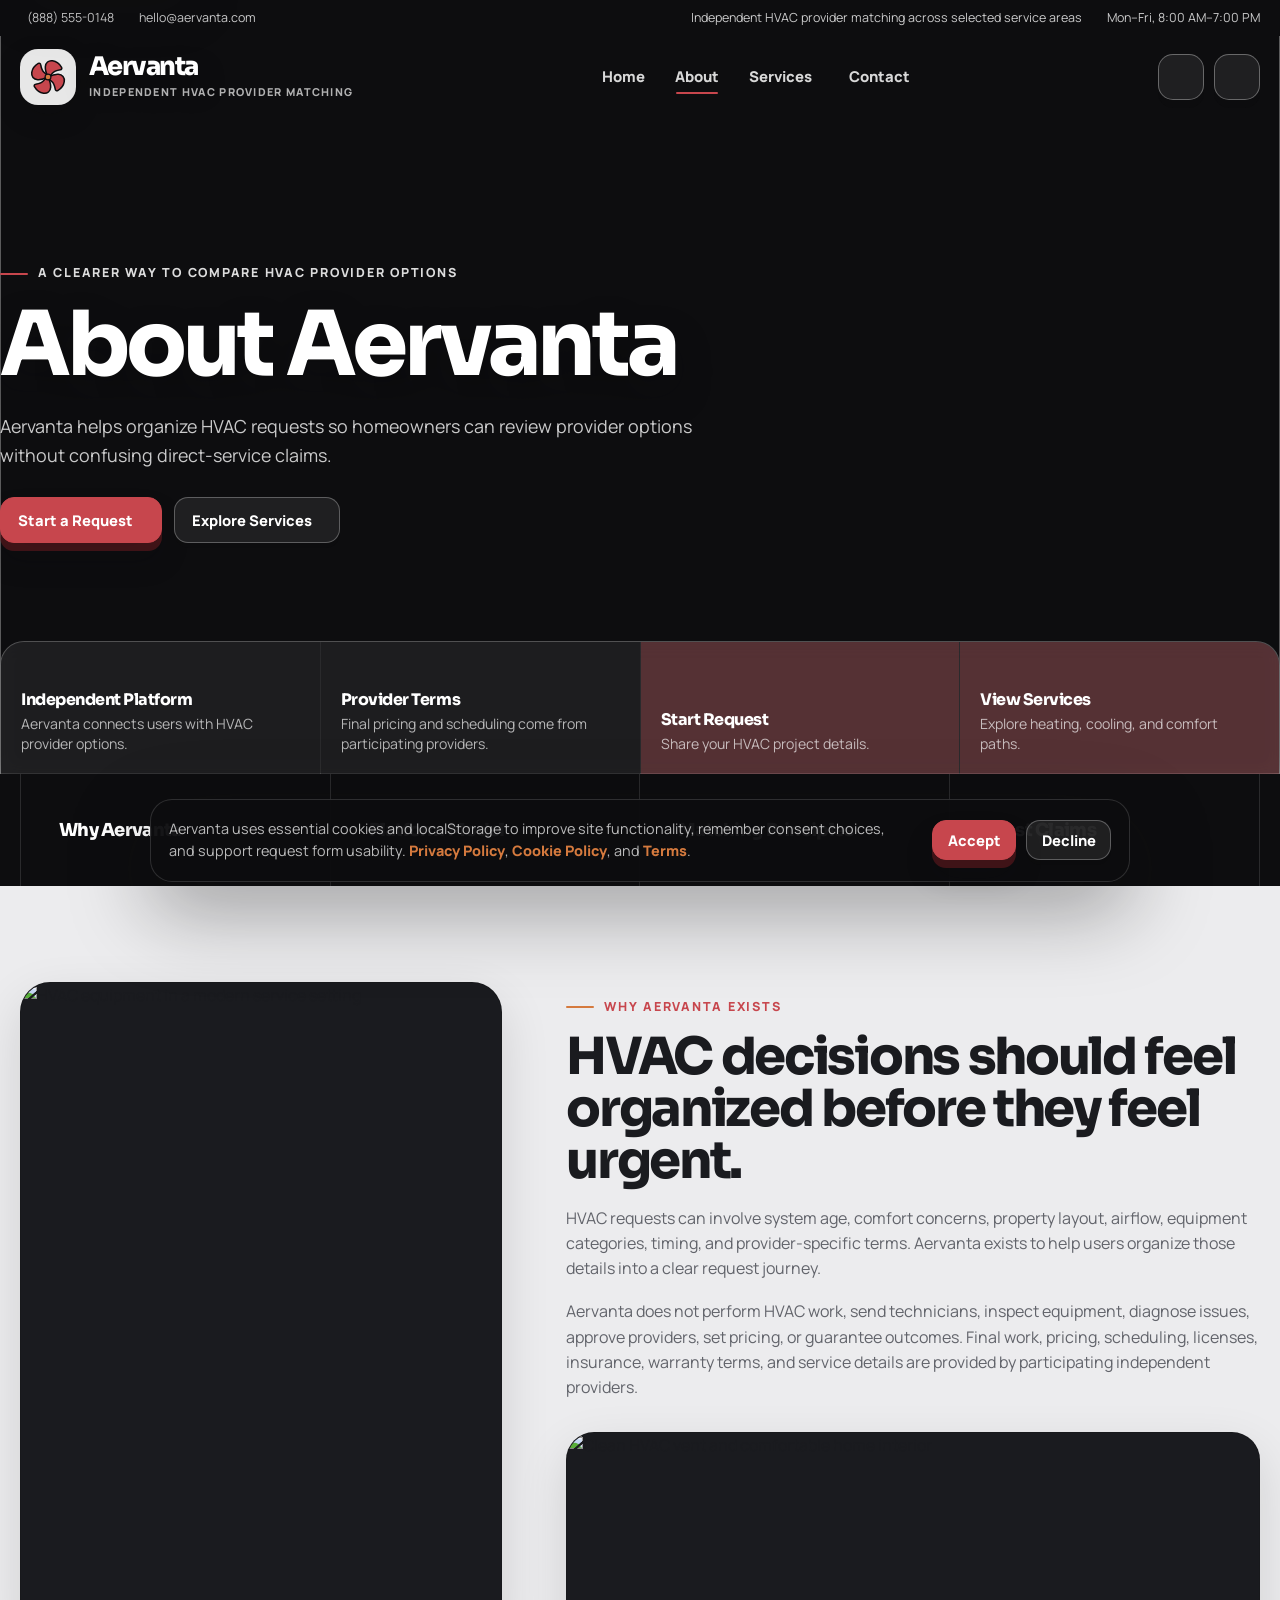
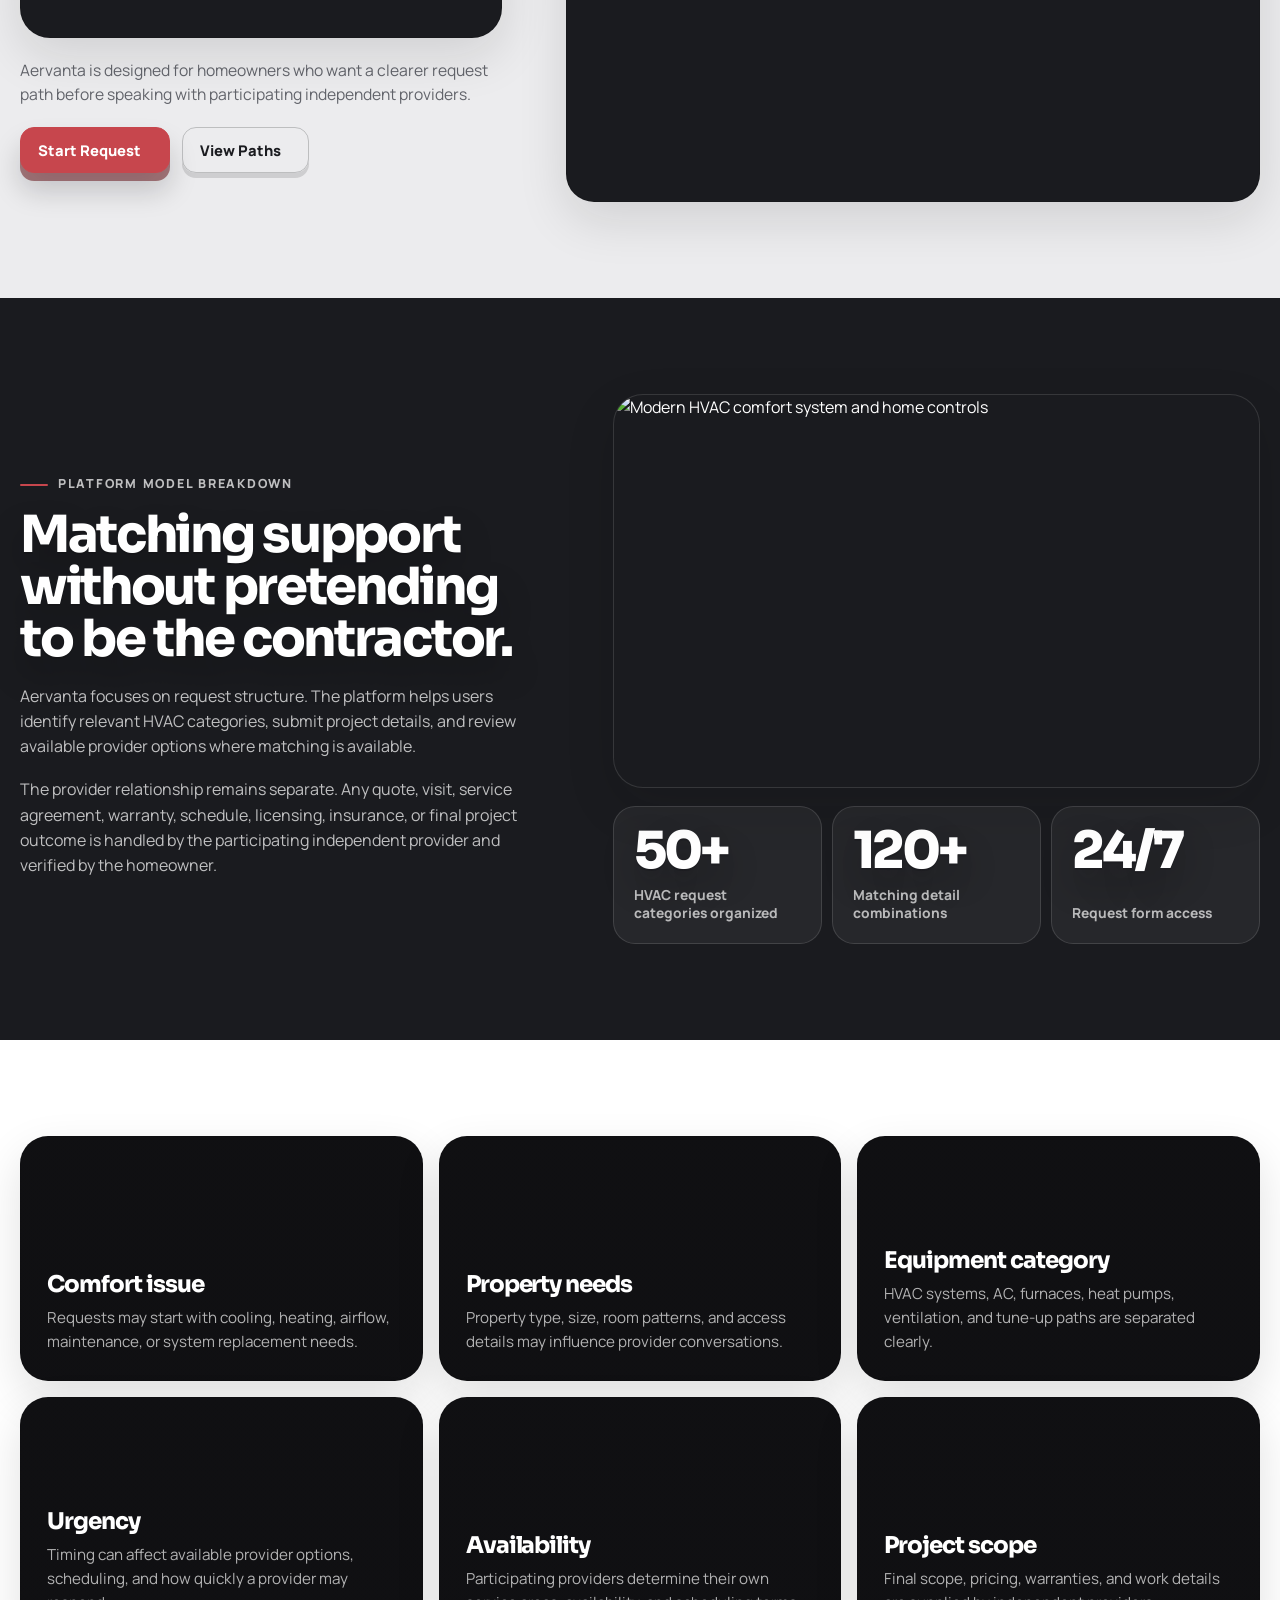
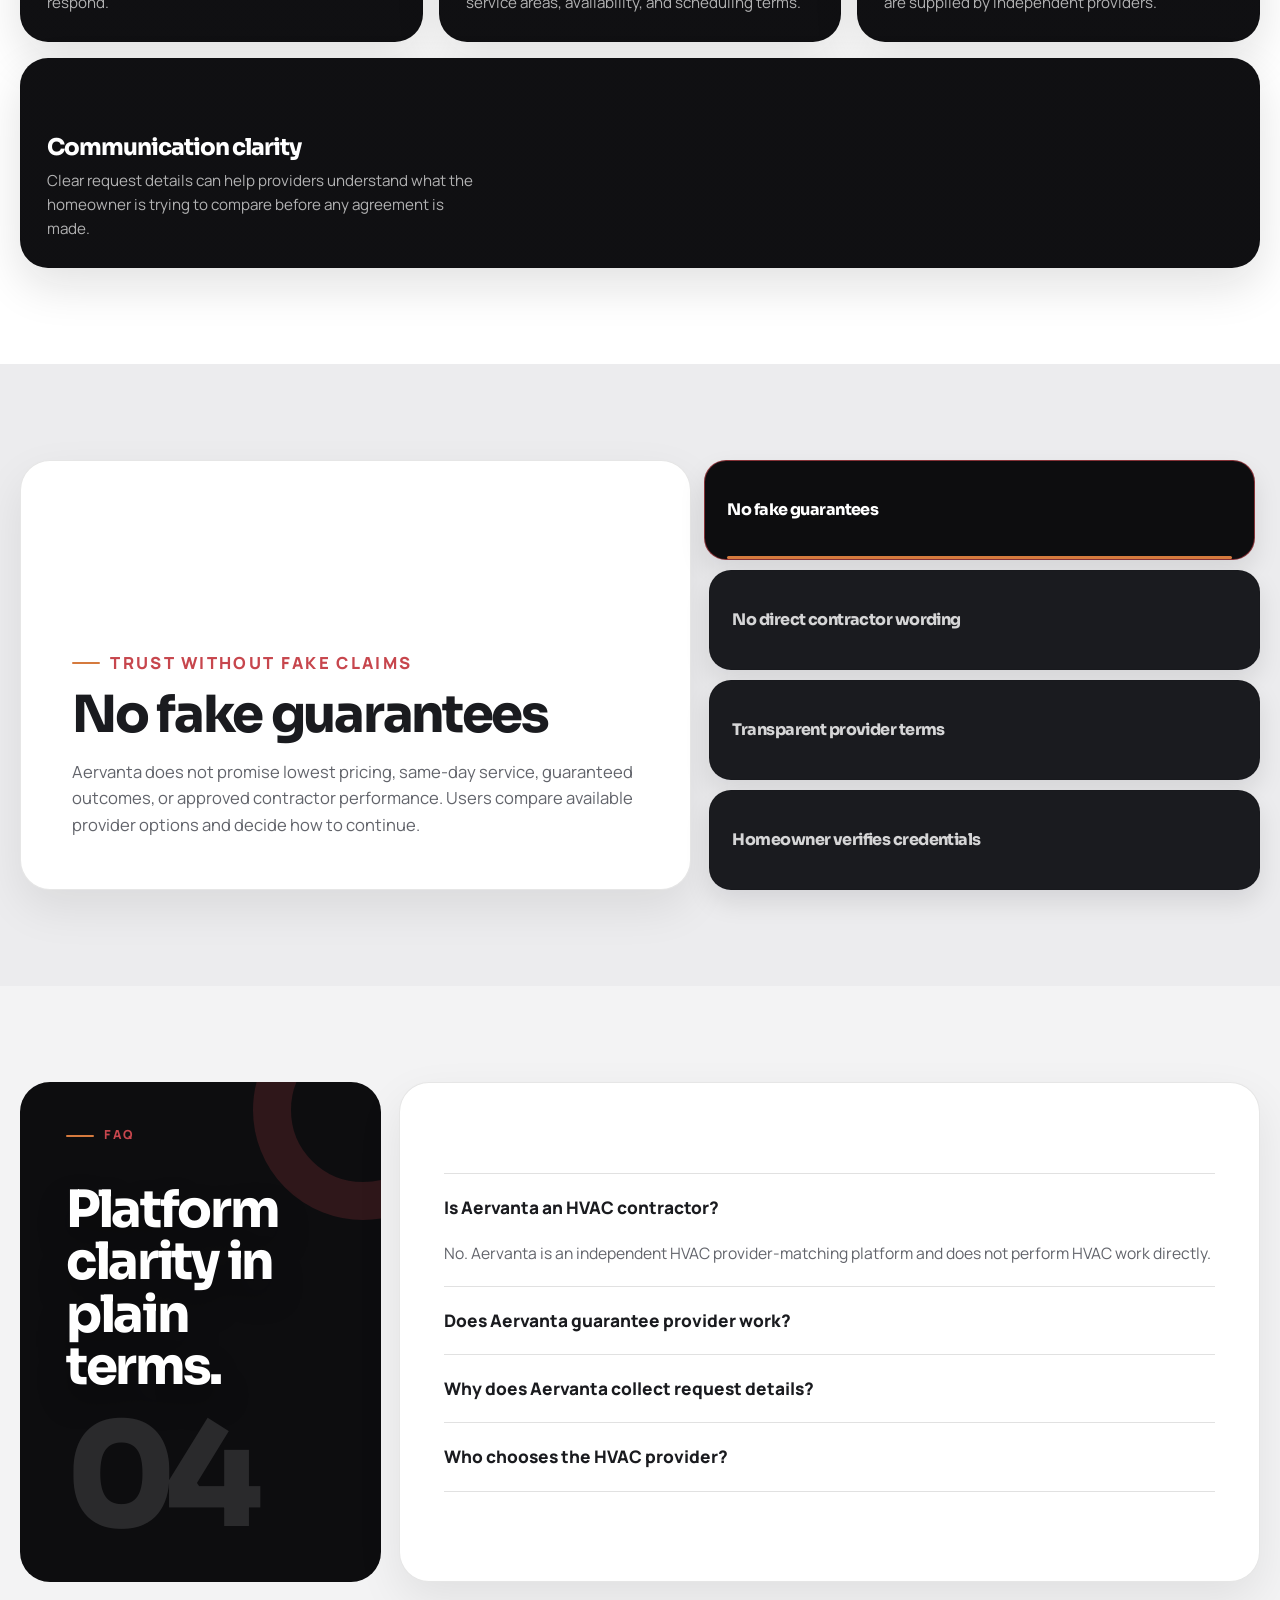
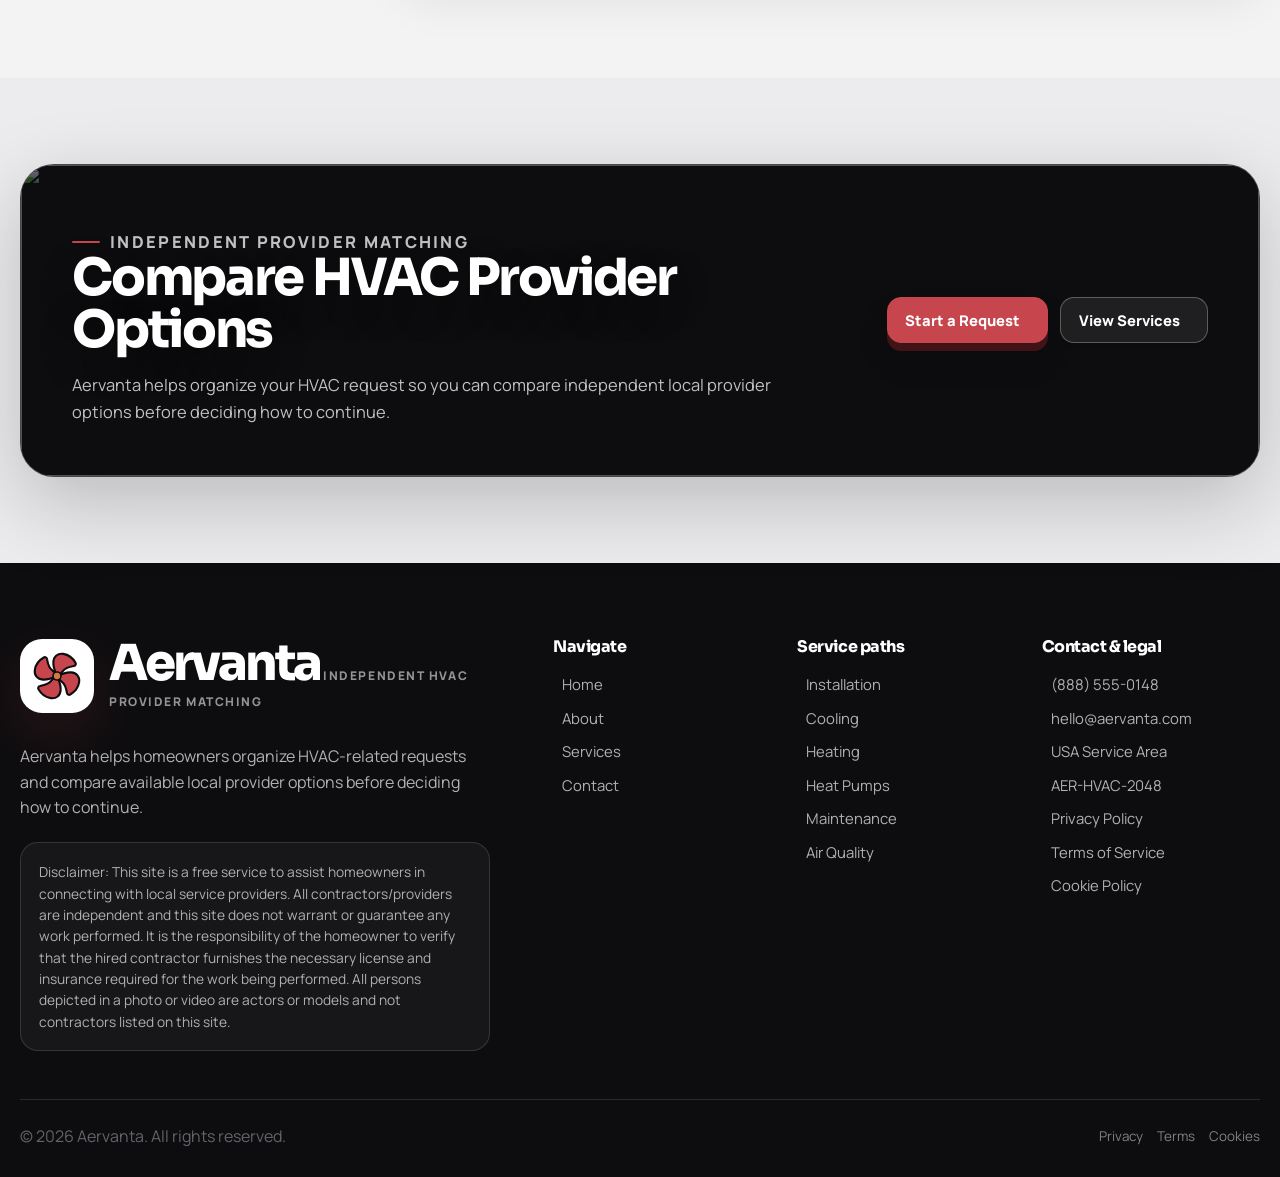
==== about.html @ 491422e1 "+" ====
<!DOCTYPE html>
<html lang="en">

<head>
    <meta charset="UTF-8">
    <meta name="viewport" content="width=device-width, initial-scale=1.0">
    <title>About Aervanta | Independent HVAC Provider Matching</title>

    <meta name="description"
        content="Learn how Aervanta helps homeowners organize HVAC requests and compare participating independent provider options without claiming to perform HVAC work directly.">
    <meta name="theme-color" content="#0D0D0F">

    <link rel="icon" href="assets/images/logo.svg" type="image/svg+xml">

    <link rel="preconnect" href="https://fonts.googleapis.com">
    <link rel="preconnect" href="https://fonts.gstatic.com" crossorigin>
    <link
        href="https://fonts.googleapis.com/css2?family=Manrope:wght@400;500;600;700;800&family=Sora:wght@500;600;700;800&display=swap"
        rel="stylesheet">

    <link rel="stylesheet" href="https://unpkg.com/aos@2.3.4/dist/aos.css">
    <link rel="stylesheet" href="assets/css/global.css">
    <link rel="stylesheet" href="assets/css/about.css">

    <script type="application/ld+json">
        {
            "@context": "https://schema.org",
            "@type": "FAQPage",
            "mainEntity": [
                {
                    "@type": "Question",
                    "name": "Is Aervanta an HVAC contractor?",
                    "acceptedAnswer": {
                        "@type": "Answer",
                        "text": "No. Aervanta is an independent HVAC provider-matching platform and does not perform HVAC work directly."
                    }
                },
                {
                    "@type": "Question",
                    "name": "Does Aervanta guarantee provider work?",
                    "acceptedAnswer": {
                        "@type": "Answer",
                        "text": "No. Final pricing, scheduling, service terms, warranties, licenses, insurance, and outcomes are provided by participating independent providers."
                    }
                },
                {
                    "@type": "Question",
                    "name": "Why does Aervanta collect request details?",
                    "acceptedAnswer": {
                        "@type": "Answer",
                        "text": "Request details help organize the project category and may help connect users with participating provider options where available."
                    }
                },
                {
                    "@type": "Question",
                    "name": "Who chooses the HVAC provider?",
                    "acceptedAnswer": {
                        "@type": "Answer",
                        "text": "The homeowner chooses whether to continue with any provider. Submitting a request does not create a service agreement."
                    }
                }
            ]
        }
    </script>
</head>

<body>
    <a class="skip-link" href="#main-content">Skip to main content</a>

    <main class="site-main" id="main-content">
        <!-- Shared Hero -->
        <section class="shared-hero about-hero" aria-labelledby="about-hero-title">
            <div class="shared-hero__bg" aria-hidden="true">
                <img src="assets/images/hero-about.jpg" alt="" width="1920" height="1080">
            </div>

            <div class="container-wide shared-hero__inner">
                <div class="shared-hero__content" data-aos="fade-up">
                    <p class="section-kicker section-kicker--light shared-hero__eyebrow">
                        A clearer way to compare HVAC provider options
                    </p>

                    <h1 class="shared-hero__title text-depth" id="about-hero-title">
                        About Aervanta
                    </h1>

                    <p class="shared-hero__text">
                        Aervanta helps organize HVAC requests so homeowners can review provider options without
                        confusing direct-service claims.
                    </p>

                    <div class="btn-row shared-hero__actions">
                        <a class="btn btn--primary" href="contact.html">
                            Start a Request
                            <i data-lucide="arrow-up-right" aria-hidden="true"></i>
                        </a>

                        <a class="btn btn--ghost-light" href="all-services.html">
                            Explore Services
                            <i data-lucide="layout-grid" aria-hidden="true"></i>
                        </a>
                    </div>
                </div>

                <div class="hero-card-row" data-hero-cards data-aos="fade-up" data-aos-delay="120"></div>
            </div>
        </section>

        <!-- Shared Black Section Navigation Strip -->
        <nav class="section-nav-strip" aria-label="About page section navigation" data-section-nav='[
            {"label":"Why Aervanta","href":"#why-aervanta","icon":"compass"},
            {"label":"Platform Model","href":"#platform-model","icon":"network"},
            {"label":"Matching Principles","href":"#matching-principles","icon":"sliders-horizontal"},
            {"label":"Trust Claims","href":"#trust-claims","icon":"shield-check"}
        ]'></nav>

        <!-- Why Aervanta Exists -->
        <section class="about-why section section--light" id="why-aervanta" aria-labelledby="why-aervanta-title">
            <div class="container-wide">
                <div class="about-why__grid">
                    <div class="about-why__media" data-aos="fade-right">
                        <div class="about-why__photo-main image-frame">
                            <img src="assets/images/service-1.jpg" alt="HVAC equipment in a modern service setting"
                                loading="lazy" width="720" height="980">
                        </div>

                        <p>
                            Aervanta is designed for homeowners who want a clearer request path before speaking with
                            participating independent providers.
                        </p>

                        <div class="btn-row">
                            <a class="btn btn--primary" href="contact.html">
                                Start Request
                                <i data-lucide="send" aria-hidden="true"></i>
                            </a>

                            <a class="btn btn--outline" href="all-services.html">
                                View Paths
                                <i data-lucide="arrow-up-right" aria-hidden="true"></i>
                            </a>
                        </div>
                    </div>

                    <div class="about-why__content" data-aos="fade-left">
                        <p class="section-kicker">Why Aervanta exists</p>

                        <h2 id="why-aervanta-title">
                            HVAC decisions should feel organized before they feel urgent.
                        </h2>

                        <p>
                            HVAC requests can involve system age, comfort concerns, property layout, airflow, equipment
                            categories, timing, and provider-specific terms. Aervanta exists to help users organize
                            those
                            details into a clear request journey.
                        </p>

                        <p>
                            Aervanta does not perform HVAC work, send technicians, inspect equipment, diagnose issues,
                            approve providers, set pricing, or guarantee outcomes. Final work, pricing, scheduling,
                            licenses, insurance, warranty terms, and service details are provided by participating
                            independent providers.
                        </p>

                        <div class="about-why__photo-wide image-frame">
                            <img src="assets/images/service-2.jpg" alt="Clean HVAC vent and comfortable home interior"
                                loading="lazy" width="980" height="520">
                        </div>
                    </div>
                </div>
            </div>
        </section>

        <!-- Platform Model Breakdown -->
        <section class="about-model section section--dark" id="platform-model" aria-labelledby="platform-model-title">
            <div class="container-wide">
                <div class="about-model__grid">
                    <div class="about-model__content" data-aos="fade-right">
                        <p class="section-kicker section-kicker--light">Platform model breakdown</p>

                        <h2 id="platform-model-title">
                            Matching support without pretending to be the contractor.
                        </h2>

                        <p>
                            Aervanta focuses on request structure. The platform helps users identify relevant HVAC
                            categories, submit project details, and review available provider options where matching is
                            available.
                        </p>

                        <p>
                            The provider relationship remains separate. Any quote, visit, service agreement, warranty,
                            schedule, licensing, insurance, or final project outcome is handled by the participating
                            independent provider and verified by the homeowner.
                        </p>
                    </div>

                    <div class="about-model__visual" data-aos="fade-left">
                        <div class="about-model__photo image-frame">
                            <img src="assets/images/service-4.jpg" alt="Modern HVAC comfort system and home controls"
                                loading="lazy" width="920" height="560">
                        </div>

                        <div class="about-model__counters">
                            <article>
                                <strong data-counter="50" data-counter-suffix="+">0+</strong>
                                <span>HVAC request categories organized</span>
                            </article>

                            <article>
                                <strong data-counter="120" data-counter-suffix="+">0+</strong>
                                <span>Matching detail combinations</span>
                            </article>

                            <article>
                                <strong data-counter="24" data-counter-suffix="/7">0/7</strong>
                                <span>Request form access</span>
                            </article>
                        </div>
                    </div>
                </div>
            </div>
        </section>

        <!-- Home Comfort Matching Principles -->
        <section class="about-principles section section--white" id="matching-principles"
            aria-label="Home comfort matching principles">
            <div class="container-wide">
                <div class="about-principles__grid">
                    <article class="about-principle-card" data-aos="fade-up">
                        <i data-lucide="thermometer-sun" aria-hidden="true"></i>
                        <h3>Comfort issue</h3>
                        <p>Requests may start with cooling, heating, airflow, maintenance, or system replacement needs.
                        </p>
                    </article>

                    <article class="about-principle-card" data-aos="fade-up" data-aos-delay="60">
                        <i data-lucide="home" aria-hidden="true"></i>
                        <h3>Property needs</h3>
                        <p>Property type, size, room patterns, and access details may influence provider conversations.
                        </p>
                    </article>

                    <article class="about-principle-card" data-aos="fade-up" data-aos-delay="120">
                        <i data-lucide="air-vent" aria-hidden="true"></i>
                        <h3>Equipment category</h3>
                        <p>HVAC systems, AC, furnaces, heat pumps, ventilation, and tune-up paths are separated clearly.
                        </p>
                    </article>

                    <article class="about-principle-card" data-aos="fade-up" data-aos-delay="180">
                        <i data-lucide="timer" aria-hidden="true"></i>
                        <h3>Urgency</h3>
                        <p>Timing can affect available provider options, scheduling, and how quickly a provider may
                            respond.</p>
                    </article>

                    <article class="about-principle-card" data-aos="fade-up" data-aos-delay="240">
                        <i data-lucide="calendar-check" aria-hidden="true"></i>
                        <h3>Availability</h3>
                        <p>Participating providers determine their own service areas, availability, and scheduling
                            terms.</p>
                    </article>

                    <article class="about-principle-card" data-aos="fade-up" data-aos-delay="300">
                        <i data-lucide="file-check-2" aria-hidden="true"></i>
                        <h3>Project scope</h3>
                        <p>Final scope, pricing, warranties, and work details are supplied by independent providers.</p>
                    </article>

                    <article class="about-principle-card about-principle-card--wide" data-aos="fade-up"
                        data-aos-delay="360">
                        <i data-lucide="messages-square" aria-hidden="true"></i>
                        <h3>Communication clarity</h3>
                        <p>
                            Clear request details can help providers understand what the homeowner is trying to compare
                            before any agreement is made.
                        </p>
                    </article>
                </div>
            </div>
        </section>

        <!-- Trust Without Fake Claims -->
        <section class="about-trust section section--light" id="trust-claims" aria-labelledby="trust-title">
            <div class="container-wide">
                <div class="about-trust__layout">
                    <div class="about-trust__panel" data-aos="fade-right">
                        <p class="section-kicker">Trust without fake claims</p>

                        <h2 id="trust-title" data-trust-title>
                            No fake guarantees
                        </h2>

                        <p data-trust-text>
                            Aervanta does not promise lowest pricing, same-day service, guaranteed outcomes, or approved
                            contractor performance. Users compare available provider options and decide how to continue.
                        </p>
                    </div>

                    <div class="about-trust__switchers" data-aos="fade-left">
                        <button class="about-trust__button is-active" type="button" data-trust-key="guarantees">
                            <span>No fake guarantees</span>
                            <i data-lucide="shield-x" aria-hidden="true"></i>
                        </button>

                        <button class="about-trust__button" type="button" data-trust-key="contractor">
                            <span>No direct contractor wording</span>
                            <i data-lucide="wrench" aria-hidden="true"></i>
                        </button>

                        <button class="about-trust__button" type="button" data-trust-key="terms">
                            <span>Transparent provider terms</span>
                            <i data-lucide="file-text" aria-hidden="true"></i>
                        </button>

                        <button class="about-trust__button" type="button" data-trust-key="verify">
                            <span>Homeowner verifies credentials</span>
                            <i data-lucide="badge-check" aria-hidden="true"></i>
                        </button>
                    </div>
                </div>
            </div>
        </section>

        <!-- Unusual FAQ -->
        <section class="about-faq section section--soft" id="about-faq" aria-labelledby="about-faq-title">
            <div class="container-wide">
                <div class="about-faq__layout">
                    <div class="about-faq__rail" data-aos="fade-right">
                        <p class="section-kicker">FAQ</p>
                        <h2 id="about-faq-title">
                            Platform clarity in plain terms.
                        </h2>
                        <span aria-hidden="true">04</span>
                    </div>

                    <div class="about-faq__accordion" data-accordion data-aos="fade-left">
                        <div class="about-faq__item accordion-item">
                            <button class="accordion-trigger" type="button" aria-expanded="true"
                                aria-controls="about-faq-1" data-accordion-trigger>
                                <span>Is Aervanta an HVAC contractor?</span>
                                <i data-lucide="plus" aria-hidden="true"></i>
                            </button>

                            <div class="accordion-panel is-open" id="about-faq-1">
                                <div class="accordion-panel__inner">
                                    <p>
                                        No. Aervanta is an independent HVAC provider-matching platform and does not
                                        perform HVAC work directly.
                                    </p>
                                </div>
                            </div>
                        </div>

                        <div class="about-faq__item accordion-item">
                            <button class="accordion-trigger" type="button" aria-expanded="false"
                                aria-controls="about-faq-2" data-accordion-trigger>
                                <span>Does Aervanta guarantee provider work?</span>
                                <i data-lucide="plus" aria-hidden="true"></i>
                            </button>

                            <div class="accordion-panel" id="about-faq-2">
                                <div class="accordion-panel__inner">
                                    <p>
                                        No. Final pricing, scheduling, service terms, warranties, licenses, insurance,
                                        and outcomes are provided by participating independent providers.
                                    </p>
                                </div>
                            </div>
                        </div>

                        <div class="about-faq__item accordion-item">
                            <button class="accordion-trigger" type="button" aria-expanded="false"
                                aria-controls="about-faq-3" data-accordion-trigger>
                                <span>Why does Aervanta collect request details?</span>
                                <i data-lucide="plus" aria-hidden="true"></i>
                            </button>

                            <div class="accordion-panel" id="about-faq-3">
                                <div class="accordion-panel__inner">
                                    <p>
                                        Request details help organize the project category and may help connect users
                                        with participating provider options where available.
                                    </p>
                                </div>
                            </div>
                        </div>

                        <div class="about-faq__item accordion-item">
                            <button class="accordion-trigger" type="button" aria-expanded="false"
                                aria-controls="about-faq-4" data-accordion-trigger>
                                <span>Who chooses the HVAC provider?</span>
                                <i data-lucide="plus" aria-hidden="true"></i>
                            </button>

                            <div class="accordion-panel" id="about-faq-4">
                                <div class="accordion-panel__inner">
                                    <p>
                                        The homeowner chooses whether to continue with any provider. Submitting a
                                        request does not create a service agreement.
                                    </p>
                                </div>
                            </div>
                        </div>
                    </div>
                </div>
            </div>
        </section>

        <!-- Shared final CTA is injected by global.js before footer -->
    </main>

    <script src="https://unpkg.com/lucide@latest/dist/umd/lucide.min.js" defer></script>
    <script src="https://unpkg.com/aos@2.3.4/dist/aos.js" defer></script>
    <script src="assets/js/config.js" defer></script>
    <script src="assets/js/global.js" defer></script>
    <script src="assets/js/about.js" defer></script>
</body>

</html>
---- assets/css/global.css ----
/* ==================================================
   AERVANTA GLOBAL CSS
   Shared foundation: variables, reset, typography,
   header, footer, shared hero, nav strip, CTA,
   buttons, forms, cookie banner, accessibility.
================================================== */

:root {
    --color-black: #0D0D0F;
    --color-charcoal: #1A1B1F;
    --color-light: #ECECEE;
    --color-light-2: #F3F3F4;
    --color-white: #FFFFFF;
    --color-red: #C7464D;
    --color-red-dark: #B63A42;
    --color-orange: #D57A3E;
    --color-orange-dark: #C96C31;
    --color-border: #D6D7DA;
    --color-text-soft: #62646B;

    --font-main: "Manrope", "Inter", system-ui, -apple-system, BlinkMacSystemFont, "Segoe UI", sans-serif;
    --font-heading: "Sora", "Manrope", system-ui, sans-serif;

    --container: 1180px;
    --container-wide: 1380px;
    --radius-sm: 10px;
    --radius-md: 16px;
    --radius-lg: 24px;
    --radius-xl: 34px;

    --shadow-soft: 0 18px 50px rgba(13, 13, 15, 0.12);
    --shadow-strong: 0 26px 80px rgba(13, 13, 15, 0.22);
    --shadow-button: 0 8px 0 rgba(107, 26, 31, 0.55), 0 18px 28px rgba(13, 13, 15, 0.18);

    --header-height: 82px;
    --preheader-height: 36px;

    --transition-fast: 180ms ease;
    --transition: 280ms ease;
    --transition-slow: 520ms cubic-bezier(0.22, 1, 0.36, 1);
}

/* ==================================================
   RESET / BASE
================================================== */

*,
*::before,
*::after {
    box-sizing: border-box;
}

html,
body {
    width: 100%;
    max-width: 100%;
    min-height: 100%;
    overflow-x: hidden;
    scroll-behavior: smooth;
}

html {
    font-size: 16px;
}

body {
    margin: 0;
    font-family: var(--font-main);
    color: var(--color-charcoal);
    background: var(--color-light);
    line-height: 1.58;
    text-rendering: optimizeLegibility;
    -webkit-font-smoothing: antialiased;
}

body.menu-open {
    overflow: hidden;
}

img,
picture,
video,
canvas,
svg {
    display: block;
    max-width: 100%;
}

img {
    height: auto;
}

a {
    color: inherit;
    text-decoration: none;
}

button,
input,
textarea,
select {
    font: inherit;
}

button {
    border: 0;
    cursor: pointer;
    background: none;
}

ul,
ol {
    margin: 0;
    padding: 0;
}

li {
    list-style: none;
}

p,
h1,
h2,
h3,
h4,
h5,
h6 {
    margin: 0;
}

::selection {
    color: var(--color-white);
    background: var(--color-red);
}

/* ==================================================
   ACCESSIBILITY
================================================== */

.skip-link {
    position: fixed;
    left: 16px;
    top: 16px;
    z-index: 9999;
    transform: translateY(-140%);
    padding: 12px 16px;
    border-radius: var(--radius-sm);
    background: var(--color-white);
    color: var(--color-black);
    box-shadow: var(--shadow-soft);
    transition: transform var(--transition);
}

.skip-link:focus {
    transform: translateY(0);
}

:focus-visible {
    outline: 3px solid rgba(199, 70, 77, 0.55);
    outline-offset: 4px;
}

[hidden] {
    display: none !important;
}

/* ==================================================
   TYPOGRAPHY
================================================== */

h1,
h2,
h3,
h4 {
    font-family: var(--font-heading);
    color: var(--color-charcoal);
    font-weight: 760;
    letter-spacing: -0.045em;
    line-height: 1.02;
}

h1 {
    font-size: clamp(3rem, 7vw, 6.8rem);
}

h2 {
    font-size: clamp(2.1rem, 4vw, 4.25rem);
}

h3 {
    font-size: clamp(1.35rem, 2vw, 2rem);
}

h4 {
    font-size: 1.05rem;
}

p {
    color: var(--color-text-soft);
    font-size: 1rem;
}

.text-depth {
    text-shadow:
        0 2px 0 rgba(13, 13, 15, 0.22),
        0 16px 34px rgba(13, 13, 15, 0.34);
}

.section-kicker {
    display: inline-flex;
    align-items: center;
    gap: 10px;
    color: var(--color-red);
    font-size: 0.78rem;
    font-weight: 800;
    letter-spacing: 0.14em;
    line-height: 1.2;
    text-transform: uppercase;
}

.section-kicker::before {
    content: "";
    width: 28px;
    height: 2px;
    border-radius: 99px;
    background: var(--color-orange);
}

.section-kicker--light {
    color: rgba(255, 255, 255, 0.86);
}

.section-kicker--light::before {
    background: var(--color-red);
}

.section-title {
    max-width: 820px;
}

.section-text {
    max-width: 720px;
    font-size: 1.03rem;
}

.section-head {
    display: flex;
    align-items: flex-end;
    justify-content: space-between;
    gap: 36px;
    margin-bottom: 42px;
}

.section-head__left,
.section-head__right {
    min-width: 0;
}

.section-head__left {
    max-width: 620px;
}

.section-head__right {
    max-width: 540px;
    padding-bottom: 8px;
}

/* ==================================================
   LAYOUT HELPERS
================================================== */

.site-main {
    min-height: 60vh;
}

.section {
    position: relative;
    padding: 96px 0;
}

.section--light {
    background: var(--color-light);
}

.section--soft {
    background: var(--color-light-2);
}

.section--white {
    background: var(--color-white);
}

.section--dark {
    background: var(--color-black);
    color: var(--color-white);
}

.section--dark h1,
.section--dark h2,
.section--dark h3,
.section--dark h4 {
    color: var(--color-white);
}

.section--dark p {
    color: rgba(255, 255, 255, 0.7);
}

.container {
    width: min(calc(100% - 40px), var(--container));
    margin-inline: auto;
}

.container-wide {
    width: min(calc(100% - 40px), var(--container-wide));
    margin-inline: auto;
}

.grid-2 {
    display: grid;
    grid-template-columns: minmax(0, 1fr) minmax(0, 1fr);
    gap: 28px;
}

.grid-3 {
    display: grid;
    grid-template-columns: repeat(3, minmax(0, 1fr));
    gap: 20px;
}

.grid-4 {
    display: grid;
    grid-template-columns: repeat(4, minmax(0, 1fr));
    gap: 18px;
}

.visually-hidden {
    position: absolute !important;
    width: 1px !important;
    height: 1px !important;
    margin: -1px !important;
    overflow: hidden !important;
    clip: rect(0 0 0 0) !important;
    white-space: nowrap !important;
    border: 0 !important;
    padding: 0 !important;
}

.no-scrollbar {
    scrollbar-width: none;
}

.no-scrollbar::-webkit-scrollbar {
    display: none;
}

/* ==================================================
   LINKS / UNDERLINE EFFECTS
================================================== */

.link-underline {
    position: relative;
    display: inline-flex;
    align-items: center;
    gap: 8px;
    color: inherit;
    font-weight: 800;
}

.link-underline::after {
    content: "";
    position: absolute;
    left: 0;
    bottom: -4px;
    width: 100%;
    height: 2px;
    transform: scaleX(0);
    transform-origin: right;
    background: var(--color-red);
    transition: transform var(--transition);
}

.link-underline:hover::after,
.link-underline:focus-visible::after {
    transform: scaleX(1);
    transform-origin: left;
}

/* ==================================================
   BUTTONS
================================================== */

.btn {
    --btn-bg: transparent;
    --btn-color: var(--color-charcoal);
    --btn-border: rgba(26, 27, 31, 0.18);

    position: relative;
    isolation: isolate;
    display: inline-flex;
    align-items: center;
    justify-content: center;
    gap: 10px;
    min-height: 46px;
    padding: 0.78rem 1.08rem;
    border: 1px solid var(--btn-border);
    border-radius: 14px;
    background: var(--btn-bg);
    color: var(--btn-color);
    font-size: 0.92rem;
    font-weight: 850;
    line-height: 1.1;
    overflow: hidden;
    box-shadow: 0 5px 0 rgba(13, 13, 15, 0.13);
    transform: translateY(0);
    transition:
        transform var(--transition),
        box-shadow var(--transition),
        border-color var(--transition),
        background var(--transition),
        color var(--transition);
}

.btn svg {
    width: 18px;
    height: 18px;
    flex: 0 0 auto;
}

.btn::before {
    content: "";
    position: absolute;
    inset: 0;
    z-index: -1;
    transform: translateX(-120%) skewX(-18deg);
    background: rgba(255, 255, 255, 0.18);
    transition: transform 620ms ease;
}

.btn:hover {
    transform: translateY(-3px);
    box-shadow: 0 8px 0 rgba(13, 13, 15, 0.14), 0 18px 32px rgba(13, 13, 15, 0.16);
}

.btn:hover::before {
    transform: translateX(120%) skewX(-18deg);
}

.btn:active {
    transform: translateY(2px);
    box-shadow: 0 3px 0 rgba(13, 13, 15, 0.15);
}

.btn--primary {
    --btn-bg: var(--color-red);
    --btn-color: var(--color-white);
    --btn-border: var(--color-red);
    box-shadow: var(--shadow-button);
}

.btn--primary:hover {
    background: var(--color-red-dark);
    border-color: var(--color-red-dark);
}

.btn--secondary {
    --btn-bg: var(--color-white);
    --btn-color: var(--color-charcoal);
    --btn-border: rgba(255, 255, 255, 0.78);
}

.btn--dark {
    --btn-bg: var(--color-charcoal);
    --btn-color: var(--color-white);
    --btn-border: var(--color-charcoal);
}

.btn--ghost-light {
    --btn-bg: rgba(255, 255, 255, 0.08);
    --btn-color: var(--color-white);
    --btn-border: rgba(255, 255, 255, 0.28);
}

.btn--ghost-light:hover {
    border-color: var(--color-orange);
    background: rgba(255, 255, 255, 0.14);
}

.btn--outline {
    --btn-bg: transparent;
    --btn-color: var(--color-charcoal);
    --btn-border: rgba(26, 27, 31, 0.22);
}

.btn-row {
    display: flex;
    flex-wrap: wrap;
    gap: 12px;
}

/* ==================================================
   IMAGE / SURFACE HELPERS
================================================== */

.photo-cover {
    width: 100%;
    height: 100%;
    object-fit: cover;
}

.image-frame {
    position: relative;
    overflow: hidden;
    border-radius: var(--radius-lg);
    background: var(--color-charcoal);
    border: 1px solid rgba(13, 13, 15, 0.12);
    box-shadow: var(--shadow-soft);
}

.image-frame img {
    width: 100%;
    height: 100%;
    object-fit: cover;
    transition: transform 820ms ease;
}

.image-frame:hover img {
    transform: scale(1.045);
}

.shine-surface {
    position: relative;
    overflow: hidden;
}

.shine-surface::after {
    content: "";
    position: absolute;
    inset: -40%;
    pointer-events: none;
    transform: translateX(-130%) rotate(18deg);
    background: linear-gradient(90deg,
            transparent,
            rgba(255, 255, 255, 0.16),
            transparent);
    transition: transform 760ms ease;
}

.shine-surface:hover::after {
    transform: translateX(130%) rotate(18deg);
}

.matte-card {
    position: relative;
    border: 1px solid rgba(26, 27, 31, 0.11);
    border-radius: var(--radius-lg);
    background: var(--color-white);
    box-shadow: 0 14px 34px rgba(13, 13, 15, 0.08);
}

/* ==================================================
   PRE HEADER
================================================== */

.pre-header {
    position: fixed;
    top: 0;
    left: 0;
    z-index: 900;
    width: 100%;
    min-height: var(--preheader-height);
    background: var(--color-black);
    color: rgba(255, 255, 255, 0.78);
    font-size: 0.78rem;
}

.pre-header__inner {
    display: flex;
    align-items: center;
    justify-content: space-between;
    min-height: var(--preheader-height);
    gap: 18px;
}

.pre-header__group {
    display: flex;
    align-items: center;
    gap: 18px;
    min-width: 0;
}

.pre-header__item {
    display: inline-flex;
    align-items: center;
    gap: 7px;
    min-width: 0;
    white-space: nowrap;
}

.pre-header__item svg {
    width: 14px;
    height: 14px;
    color: var(--color-orange);
    flex: 0 0 auto;
}

.pre-header a {
    transition: color var(--transition);
}

.pre-header a:hover {
    color: var(--color-white);
}

/* ==================================================
   HEADER
================================================== */

.site-header {
    position: fixed;
    top: var(--preheader-height);
    left: 0;
    z-index: 890;
    width: 100%;
    transition:
        background var(--transition),
        box-shadow var(--transition),
        border-color var(--transition);
}

.site-header.is-scrolled,
.site-header.is-menu-open {
    background: rgba(255, 255, 255, 0.98);
    border-bottom: 1px solid rgba(13, 13, 15, 0.08);
    box-shadow: 0 14px 36px rgba(13, 13, 15, 0.08);
}

.site-header__inner {
    display: flex;
    align-items: center;
    justify-content: space-between;
    min-height: var(--header-height);
    gap: 22px;
}

.brand-link {
    display: inline-flex;
    align-items: center;
    gap: 13px;
    min-width: 0;
}

.brand-link__logo {
    width: 56px;
    height: 56px;
    flex: 0 0 auto;
    border-radius: 18px;
    background: rgba(255, 255, 255, 0.9);
    padding: 6px;
    box-shadow: 0 10px 28px rgba(13, 13, 15, 0.16);
}

.brand-link__text {
    display: flex;
    flex-direction: column;
    min-width: 0;
}

.brand-link__name {
    color: var(--color-white);
    font-family: var(--font-heading);
    font-size: clamp(1.55rem, 2vw, 2.05rem);
    font-weight: 850;
    letter-spacing: -0.06em;
    line-height: 1;
    text-shadow: 0 12px 28px rgba(13, 13, 15, 0.45);
    transition: color var(--transition), text-shadow var(--transition);
}

.brand-link__tagline {
    margin-top: 4px;
    color: rgba(255, 255, 255, 0.68);
    font-size: 0.68rem;
    font-weight: 800;
    letter-spacing: 0.12em;
    text-transform: uppercase;
    transition: color var(--transition);
}

.site-header.is-scrolled .brand-link__name,
.site-header.is-menu-open .brand-link__name {
    color: var(--color-black);
    text-shadow: none;
}

.site-header.is-scrolled .brand-link__tagline,
.site-header.is-menu-open .brand-link__tagline {
    color: var(--color-text-soft);
}

.site-nav {
    display: flex;
    align-items: center;
    gap: 4px;
}

.site-nav__link,
.site-nav__trigger {
    position: relative;
    display: inline-flex;
    align-items: center;
    gap: 7px;
    padding: 12px 13px;
    border-radius: 12px;
    color: rgba(255, 255, 255, 0.84);
    font-size: 0.93rem;
    font-weight: 850;
    transition: color var(--transition), background var(--transition);
}

.site-nav__link::after,
.site-nav__trigger::after {
    content: "";
    position: absolute;
    left: 14px;
    right: 14px;
    bottom: 7px;
    height: 2px;
    transform: scaleX(0);
    transform-origin: right;
    border-radius: 99px;
    background: var(--color-red);
    transition: transform var(--transition);
}

.site-nav__link:hover::after,
.site-nav__link.is-active::after,
.site-nav__trigger:hover::after,
.site-nav__item:hover .site-nav__trigger::after {
    transform: scaleX(1);
    transform-origin: left;
}

.site-header.is-scrolled .site-nav__link,
.site-header.is-scrolled .site-nav__trigger,
.site-header.is-menu-open .site-nav__link,
.site-header.is-menu-open .site-nav__trigger {
    color: var(--color-charcoal);
}

.site-nav__item {
    position: relative;
}

.site-nav__trigger svg {
    width: 15px;
    height: 15px;
    transition: transform var(--transition);
}

.site-nav__item:hover .site-nav__trigger svg,
.site-nav__trigger[aria-expanded="true"] svg {
    transform: rotate(180deg);
}

.services-dropdown {
    position: absolute;
    top: calc(100% + 14px);
    left: 50%;
    width: 330px;
    padding: 12px;
    border: 1px solid rgba(13, 13, 15, 0.1);
    border-radius: 22px;
    background: var(--color-white);
    box-shadow: 0 26px 80px rgba(13, 13, 15, 0.18);
    transform: translate(-50%, 8px);
    opacity: 0;
    visibility: hidden;
    pointer-events: none;
    transition:
        opacity var(--transition),
        visibility var(--transition),
        transform var(--transition);
}

.site-nav__item:hover .services-dropdown,
.site-nav__item:focus-within .services-dropdown,
.services-dropdown.is-open {
    transform: translate(-50%, 0);
    opacity: 1;
    visibility: visible;
    pointer-events: auto;
}

.services-dropdown::before {
    content: "";
    position: absolute;
    left: 0;
    right: 0;
    top: -18px;
    height: 18px;
}

.services-dropdown__link {
    display: flex;
    align-items: center;
    justify-content: space-between;
    gap: 14px;
    padding: 12px 13px;
    border-radius: 14px;
    color: var(--color-charcoal);
    font-size: 0.9rem;
    font-weight: 820;
    transition: background var(--transition), color var(--transition), transform var(--transition);
}

.services-dropdown__link svg {
    width: 18px;
    height: 18px;
    color: var(--color-red);
    flex: 0 0 auto;
}

.services-dropdown__link:hover {
    color: var(--color-red);
    background: var(--color-light-2);
    transform: translateX(4px);
}

.header-actions {
    display: flex;
    align-items: center;
    gap: 10px;
}

.header-icon-btn {
    display: inline-flex;
    align-items: center;
    justify-content: center;
    width: 46px;
    height: 46px;
    border: 1px solid rgba(255, 255, 255, 0.32);
    border-radius: 15px;
    color: var(--color-white);
    background: rgba(255, 255, 255, 0.08);
    box-shadow: 0 8px 0 rgba(13, 13, 15, 0.18);
    transition:
        background var(--transition),
        color var(--transition),
        border-color var(--transition),
        transform var(--transition),
        box-shadow var(--transition);
}

.header-icon-btn svg {
    width: 20px;
    height: 20px;
}

.header-icon-btn:hover {
    transform: translateY(-3px);
    border-color: var(--color-orange);
    background: var(--color-red);
}

.site-header.is-scrolled .header-icon-btn,
.site-header.is-menu-open .header-icon-btn {
    color: var(--color-charcoal);
    border-color: rgba(13, 13, 15, 0.13);
    background: var(--color-white);
}

.site-header.is-scrolled .header-icon-btn:hover,
.site-header.is-menu-open .header-icon-btn:hover {
    color: var(--color-white);
    background: var(--color-red);
}

.menu-toggle {
    display: none;
    align-items: center;
    justify-content: center;
    width: 48px;
    height: 46px;
    border: 1px solid rgba(255, 255, 255, 0.32);
    border-radius: 15px;
    color: var(--color-white);
    background: rgba(255, 255, 255, 0.08);
    box-shadow: 0 8px 0 rgba(13, 13, 15, 0.18);
    transition: background var(--transition), color var(--transition), border-color var(--transition);
}

.menu-toggle svg {
    width: 22px;
    height: 22px;
}

.site-header.is-scrolled .menu-toggle,
.site-header.is-menu-open .menu-toggle {
    color: var(--color-charcoal);
    background: var(--color-white);
    border-color: rgba(13, 13, 15, 0.13);
}

/* ==================================================
   MOBILE MENU
================================================== */

.mobile-menu {
    position: fixed;
    inset: calc(var(--preheader-height) + var(--header-height)) 0 0 0;
    z-index: 880;
    display: grid;
    grid-template-rows: 1fr auto;
    padding: 24px 20px;
    background:
        radial-gradient(circle at 80% 8%, rgba(199, 70, 77, 0.14), transparent 26%),
        var(--color-black);
    color: var(--color-white);
    opacity: 0;
    visibility: hidden;
    transform: translateY(-12px);
    pointer-events: none;
    overflow-y: auto;
    transition:
        opacity var(--transition),
        visibility var(--transition),
        transform var(--transition);
}

.mobile-menu.is-open {
    opacity: 1;
    visibility: visible;
    transform: translateY(0);
    pointer-events: auto;
}

.mobile-menu__panel {
    width: min(100%, 780px);
    margin-inline: auto;
}

.mobile-menu__top {
    display: grid;
    gap: 10px;
    margin-bottom: 22px;
}

.mobile-menu__link {
    display: flex;
    align-items: center;
    justify-content: space-between;
    gap: 14px;
    padding: 16px 0;
    border-bottom: 1px solid rgba(255, 255, 255, 0.13);
    color: rgba(255, 255, 255, 0.9);
    font-family: var(--font-heading);
    font-size: clamp(1.25rem, 5vw, 2rem);
    font-weight: 760;
    letter-spacing: -0.04em;
}

.mobile-menu__link svg {
    width: 22px;
    height: 22px;
    color: var(--color-orange);
}

.mobile-menu__services {
    margin: 28px 0;
}

.mobile-menu__label {
    margin-bottom: 12px;
    color: rgba(255, 255, 255, 0.54);
    font-size: 0.78rem;
    font-weight: 850;
    letter-spacing: 0.14em;
    text-transform: uppercase;
}

.mobile-menu__service-grid {
    display: grid;
    grid-template-columns: repeat(2, minmax(0, 1fr));
    gap: 10px;
}

.mobile-menu__service {
    display: flex;
    min-height: 82px;
    flex-direction: column;
    justify-content: space-between;
    padding: 13px;
    border: 1px solid rgba(255, 255, 255, 0.13);
    border-radius: 16px;
    background: rgba(255, 255, 255, 0.055);
    font-weight: 820;
    line-height: 1.16;
    transition: border-color var(--transition), background var(--transition), transform var(--transition);
}

.mobile-menu__service svg {
    width: 24px;
    height: 24px;
    color: var(--color-red);
}

.mobile-menu__service:hover {
    transform: translateY(-2px);
    border-color: var(--color-red);
    background: rgba(255, 255, 255, 0.09);
}

.mobile-menu__contact {
    display: grid;
    gap: 10px;
    margin-top: 26px;
}

.mobile-menu__contact a,
.mobile-menu__contact span {
    display: flex;
    align-items: center;
    gap: 10px;
    min-width: 0;
    color: rgba(255, 255, 255, 0.76);
    font-size: 0.95rem;
}

.mobile-menu__contact svg {
    width: 18px;
    height: 18px;
    color: var(--color-orange);
    flex: 0 0 auto;
}

/* ==================================================
   SHARED HERO
================================================== */

.shared-hero {
    position: relative;
    min-height: clamp(660px, 86vh, 860px);
    display: flex;
    align-items: flex-end;
    padding: calc(var(--preheader-height) + var(--header-height) + 80px) 0 0;
    color: var(--color-white);
    background: var(--color-black);
    overflow: hidden;
}

.shared-hero__bg {
    position: absolute;
    inset: 0;
    z-index: 0;
}

.shared-hero__bg img {
    width: 100%;
    height: 100%;
    object-fit: cover;
}

.shared-hero__bg::after {
    content: "";
    position: absolute;
    inset: 0;
    background: rgba(13, 13, 15, 0.56);
}

.shared-hero__inner {
    position: relative;
    z-index: 1;
    display: grid;
    width: 100%;
    gap: 64px;
    padding-bottom: 0;
}

.shared-hero__content {
    max-width: 920px;
    padding-bottom: 34px;
}

.shared-hero__eyebrow {
    margin-bottom: 18px;
}

.shared-hero__title {
    max-width: 980px;
    color: var(--color-white);
}

.shared-hero__text {
    max-width: 720px;
    margin-top: 22px;
    color: rgba(255, 255, 255, 0.78);
    font-size: clamp(1.02rem, 1.4vw, 1.18rem);
}

.shared-hero__actions {
    margin-top: 28px;
}

.hero-card-row {
    display: grid;
    grid-template-columns: repeat(4, minmax(0, 1fr));
    gap: 1px;
    width: 100%;
    border: 1px solid rgba(255, 255, 255, 0.18);
    border-bottom: 0;
    border-radius: 24px 24px 0 0;
    overflow: hidden;
    background: rgba(255, 255, 255, 0.12);
    backdrop-filter: blur(10px);
}

.hero-card {
    position: relative;
    min-height: 132px;
    display: flex;
    flex-direction: column;
    justify-content: space-between;
    gap: 16px;
    padding: 20px;
    background: rgba(13, 13, 15, 0.42);
    color: var(--color-white);
    overflow: hidden;
    transition: background var(--transition), transform var(--transition);
}

.hero-card::before {
    content: "";
    position: absolute;
    left: 20px;
    right: 20px;
    top: 0;
    height: 3px;
    border-radius: 99px;
    background: var(--color-red);
    transform: scaleX(0);
    transform-origin: left;
    transition: transform var(--transition);
}

.hero-card:hover::before,
.hero-card:focus-visible::before {
    transform: scaleX(1);
}

.hero-card:hover {
    background: rgba(13, 13, 15, 0.6);
}

.hero-card__icon {
    display: flex;
    justify-content: flex-end;
}

.hero-card__icon svg {
    width: 28px;
    height: 28px;
    color: var(--color-orange);
}

.hero-card h3 {
    color: var(--color-white);
    font-size: 1rem;
    letter-spacing: -0.03em;
}

.hero-card p {
    margin-top: 6px;
    color: rgba(255, 255, 255, 0.68);
    font-size: 0.88rem;
    line-height: 1.42;
}

.hero-card--action {
    background: rgba(199, 70, 77, 0.28);
}

.hero-card--action:hover {
    background: rgba(199, 70, 77, 0.48);
}

/* ==================================================
   SHARED BLACK SECTION NAV STRIP
================================================== */

.section-nav-strip {
    position: relative;
    z-index: 2;
    margin: 0;
    padding: 0;
    background: var(--color-black);
    color: var(--color-white);
}

.section-nav-strip__inner {
    display: grid;
    grid-template-columns: repeat(4, minmax(0, 1fr));
    border-left: 1px solid rgba(255, 255, 255, 0.12);
    border-right: 1px solid rgba(255, 255, 255, 0.12);
}

.section-nav-strip__link {
    position: relative;
    min-height: 112px;
    display: flex;
    align-items: center;
    gap: 16px;
    padding: 20px 22px;
    border-right: 1px solid rgba(255, 255, 255, 0.12);
    overflow: hidden;
    transition: background var(--transition), color var(--transition);
}

.section-nav-strip__link:last-child {
    border-right: 0;
}

.section-nav-strip__link::before {
    content: "";
    position: absolute;
    left: 0;
    bottom: 0;
    width: 100%;
    height: 4px;
    transform: scaleX(0);
    transform-origin: left;
    background: var(--color-red);
    transition: transform var(--transition);
}

.section-nav-strip__link:hover {
    background: rgba(255, 255, 255, 0.055);
}

.section-nav-strip__link:hover::before {
    transform: scaleX(1);
}

.section-nav-strip__link svg {
    width: clamp(32px, 4vw, 46px);
    height: clamp(32px, 4vw, 46px);
    color: var(--color-red);
    flex: 0 0 auto;
    transition: color var(--transition), transform var(--transition);
}

.section-nav-strip__link:hover svg {
    color: var(--color-orange);
    transform: translateY(-3px) rotate(-3deg);
}

.section-nav-strip__link span {
    font-family: var(--font-heading);
    font-size: clamp(1rem, 1.4vw, 1.32rem);
    font-weight: 780;
    letter-spacing: -0.04em;
    line-height: 1.05;
}

/* ==================================================
   SHARED FINAL CTA
================================================== */

.shared-final-cta {
    padding: 86px 0;
    background: var(--color-light);
}

.shared-final-cta__card {
    position: relative;
    display: grid;
    grid-template-columns: minmax(0, 1fr) auto;
    align-items: center;
    gap: 28px;
    min-height: 290px;
    padding: clamp(28px, 4vw, 54px);
    border: 1px solid rgba(255, 255, 255, 0.24);
    border-radius: var(--radius-xl);
    overflow: hidden;
    color: var(--color-white);
    background: var(--color-black);
    box-shadow: var(--shadow-strong);
}

.shared-final-cta__bg {
    position: absolute;
    inset: 0;
    z-index: 0;
}

.shared-final-cta__bg img {
    width: 100%;
    height: 100%;
    object-fit: cover;
    transition: transform 900ms ease;
}

.shared-final-cta__card:hover .shared-final-cta__bg img {
    transform: scale(1.045);
}

.shared-final-cta__bg::after {
    content: "";
    position: absolute;
    inset: 0;
    background: rgba(13, 13, 15, 0.62);
}

.shared-final-cta__content,
.shared-final-cta__actions {
    position: relative;
    z-index: 1;
}

.shared-final-cta__content {
    max-width: 850px;
}

.shared-final-cta h2 {
    max-width: 900px;
    color: var(--color-white);
    text-shadow:
        0 2px 0 rgba(13, 13, 15, 0.28),
        0 14px 34px rgba(13, 13, 15, 0.42);
}

.shared-final-cta p {
    max-width: 760px;
    margin-top: 16px;
    color: rgba(255, 255, 255, 0.74);
    font-size: 1.03rem;
}

.shared-final-cta__actions {
    display: flex;
    flex-wrap: wrap;
    justify-content: flex-end;
    gap: 12px;
}

/* ==================================================
   FOOTER
================================================== */

.site-footer {
    background: var(--color-black);
    color: var(--color-white);
    padding: 76px 0 28px;
}

.site-footer__top {
    display: grid;
    grid-template-columns: minmax(260px, 1.35fr) minmax(0, 2fr);
    gap: 56px;
    padding-bottom: 48px;
    border-bottom: 1px solid rgba(255, 255, 255, 0.12);
}

.footer-brand {
    max-width: 470px;
}

.footer-brand__link {
    display: inline-flex;
    align-items: center;
    gap: 15px;
}

.footer-brand__logo {
    width: 74px;
    height: 74px;
    padding: 7px;
    border-radius: 22px;
    background: var(--color-white);
    box-shadow: 0 20px 60px rgba(199, 70, 77, 0.16);
}

.footer-brand__name {
    font-family: var(--font-heading);
    font-size: clamp(2rem, 4vw, 3.1rem);
    font-weight: 850;
    letter-spacing: -0.065em;
    line-height: 1;
}

.footer-brand__tagline {
    margin-top: 6px;
    color: rgba(255, 255, 255, 0.56);
    font-size: 0.75rem;
    font-weight: 850;
    letter-spacing: 0.13em;
    text-transform: uppercase;
}

.footer-brand__description {
    margin-top: 24px;
    color: rgba(255, 255, 255, 0.68);
}

.footer-disclaimer {
    margin-top: 22px;
    padding: 18px;
    border: 1px solid rgba(255, 255, 255, 0.13);
    border-radius: 18px;
    background: rgba(255, 255, 255, 0.045);
    color: rgba(255, 255, 255, 0.66);
    font-size: 0.86rem;
    line-height: 1.55;
}

.footer-grid {
    display: grid;
    grid-template-columns: repeat(3, minmax(0, 1fr));
    gap: 26px;
}

.footer-column h3 {
    margin-bottom: 18px;
    color: var(--color-white);
    font-size: 1rem;
    letter-spacing: -0.03em;
}

.footer-links {
    display: grid;
    gap: 10px;
}

.footer-links a,
.footer-links span {
    display: inline-flex;
    align-items: center;
    gap: 9px;
    width: fit-content;
    max-width: 100%;
    color: rgba(255, 255, 255, 0.68);
    font-size: 0.93rem;
    transition: color var(--transition), transform var(--transition);
}

.footer-links a svg,
.footer-links span svg {
    width: 16px;
    height: 16px;
    color: var(--color-orange);
    flex: 0 0 auto;
}

.footer-links a:hover {
    color: var(--color-white);
    transform: translateX(4px);
}

.site-footer__bottom {
    display: flex;
    align-items: center;
    justify-content: space-between;
    gap: 18px;
    padding-top: 24px;
    color: rgba(255, 255, 255, 0.48);
    font-size: 0.84rem;
}

.site-footer__bottom-links {
    display: flex;
    flex-wrap: wrap;
    gap: 14px;
}

.site-footer__bottom-links a {
    transition: color var(--transition);
}

.site-footer__bottom-links a:hover {
    color: var(--color-white);
}

/* ==================================================
   FORMS BASE
================================================== */

.form-field {
    display: grid;
    gap: 7px;
}

.form-label {
    color: var(--color-charcoal);
    font-size: 0.86rem;
    font-weight: 850;
}

.form-input,
.form-select,
.form-textarea {
    width: 100%;
    min-height: 48px;
    border: 1px solid rgba(13, 13, 15, 0.14);
    border-radius: 14px;
    background: var(--color-white);
    color: var(--color-charcoal);
    padding: 12px 14px;
    outline: none;
    transition: border-color var(--transition), box-shadow var(--transition), background var(--transition);
}

.form-textarea {
    min-height: 112px;
    resize: vertical;
}

.form-input:focus,
.form-select:focus,
.form-textarea:focus {
    border-color: var(--color-red);
    box-shadow: 0 0 0 4px rgba(199, 70, 77, 0.12);
}

.form-input::placeholder,
.form-textarea::placeholder {
    color: rgba(98, 100, 107, 0.78);
}

.form-error {
    color: var(--color-red-dark);
    font-size: 0.82rem;
    font-weight: 750;
}

.form-status {
    display: none;
    padding: 13px 14px;
    border-radius: 14px;
    font-size: 0.92rem;
    font-weight: 800;
}

.form-status.is-visible {
    display: block;
}

.form-status.is-success {
    border: 1px solid rgba(38, 140, 86, 0.25);
    background: rgba(38, 140, 86, 0.12);
    color: #145C35;
}

.form-status.is-error {
    border: 1px solid rgba(199, 70, 77, 0.28);
    background: rgba(199, 70, 77, 0.12);
    color: var(--color-red-dark);
}

.custom-checkbox {
    position: relative;
    display: grid;
    grid-template-columns: 24px minmax(0, 1fr);
    gap: 10px;
    align-items: start;
    color: var(--color-text-soft);
    font-size: 0.88rem;
    line-height: 1.45;
    cursor: pointer;
}

.custom-checkbox input {
    position: absolute;
    opacity: 0;
    pointer-events: none;
}

.custom-checkbox__box {
    width: 22px;
    height: 22px;
    margin-top: 1px;
    border: 1px solid rgba(13, 13, 15, 0.2);
    border-radius: 7px;
    background: var(--color-white);
    transition: background var(--transition), border-color var(--transition), box-shadow var(--transition);
}

.custom-checkbox__box::after {
    content: "";
    display: block;
    width: 12px;
    height: 7px;
    margin: 5px 0 0 4px;
    border-left: 2px solid var(--color-white);
    border-bottom: 2px solid var(--color-white);
    transform: rotate(-45deg) scale(0);
    transition: transform var(--transition);
}

.custom-checkbox input:checked+.custom-checkbox__box {
    border-color: var(--color-red);
    background: var(--color-red);
    box-shadow: 0 0 0 4px rgba(199, 70, 77, 0.12);
}

.custom-checkbox input:checked+.custom-checkbox__box::after {
    transform: rotate(-45deg) scale(1);
}

/* ==================================================
   ACCORDION BASE
================================================== */

.accordion-item {
    border-top: 1px solid rgba(13, 13, 15, 0.12);
}

.accordion-item:last-child {
    border-bottom: 1px solid rgba(13, 13, 15, 0.12);
}

.accordion-trigger {
    width: 100%;
    display: flex;
    align-items: center;
    justify-content: space-between;
    gap: 18px;
    padding: 20px 0;
    color: var(--color-charcoal);
    text-align: left;
    font-weight: 850;
}

.accordion-trigger svg {
    width: 22px;
    height: 22px;
    color: var(--color-red);
    flex: 0 0 auto;
    transition: transform var(--transition);
}

.accordion-trigger[aria-expanded="true"] svg {
    transform: rotate(45deg);
}

.accordion-panel {
    display: grid;
    grid-template-rows: 0fr;
    transition: grid-template-rows var(--transition-slow);
}

.accordion-panel.is-open {
    grid-template-rows: 1fr;
}

.accordion-panel__inner {
    overflow: hidden;
}

.accordion-panel p {
    max-width: 760px;
    padding: 0 0 20px;
}

/* ==================================================
   COOKIE BANNER
================================================== */

.cookie-banner {
    position: fixed;
    left: 50%;
    bottom: 18px;
    z-index: 950;
    width: min(calc(100% - 36px), 980px);
    transform: translate(-50%, 140%);
    border: 1px solid rgba(255, 255, 255, 0.14);
    border-radius: 22px;
    background: rgba(13, 13, 15, 0.96);
    color: var(--color-white);
    box-shadow: 0 28px 80px rgba(13, 13, 15, 0.36);
    transition: transform var(--transition-slow);
}

.cookie-banner.is-visible {
    transform: translate(-50%, 0);
}

.cookie-banner__inner {
    display: grid;
    grid-template-columns: minmax(0, 1fr) auto;
    align-items: center;
    gap: 22px;
    padding: 18px;
}

.cookie-banner p {
    color: rgba(255, 255, 255, 0.72);
    font-size: 0.9rem;
}

.cookie-banner a {
    color: var(--color-orange);
    font-weight: 800;
}

.cookie-banner__actions {
    display: flex;
    align-items: center;
    gap: 10px;
}

.cookie-banner .btn {
    min-height: 40px;
    padding: 0.66rem 0.9rem;
}

/* ==================================================
   COMMON DARK ICON STRIP
================================================== */

.dark-icon-strip {
    background: var(--color-black);
    color: var(--color-white);
    padding: 28px 0;
}

.dark-icon-strip__grid {
    display: grid;
    grid-template-columns: repeat(6, minmax(0, 1fr));
    gap: 1px;
    border: 1px solid rgba(255, 255, 255, 0.11);
    border-radius: 22px;
    overflow: hidden;
}

.dark-icon-strip__link {
    min-height: 94px;
    display: grid;
    place-items: center;
    background: rgba(255, 255, 255, 0.045);
    transition: background var(--transition), transform var(--transition);
}

.dark-icon-strip__link svg {
    width: 42px;
    height: 42px;
    color: var(--color-red);
    transition: color var(--transition), transform var(--transition);
}

.dark-icon-strip__link:hover {
    background: rgba(255, 255, 255, 0.08);
}

.dark-icon-strip__link:hover svg {
    color: var(--color-orange);
    transform: translateY(-4px) rotate(-4deg);
}

/* ==================================================
   AOS / MOTION
================================================== */

[data-aos] {
    pointer-events: auto;
}

@media (prefers-reduced-motion: reduce) {

    *,
    *::before,
    *::after {
        scroll-behavior: auto !important;
        animation-duration: 0.001ms !important;
        animation-iteration-count: 1 !important;
        transition-duration: 0.001ms !important;
    }
}

/* ==================================================
   RESPONSIVE
================================================== */

@media (max-width: 1180px) {
    :root {
        --header-height: 76px;
    }

    .site-nav {
        display: none;
    }

    .menu-toggle {
        display: inline-flex;
    }

    .section {
        padding: 82px 0;
    }

    .section-head {
        align-items: flex-start;
        flex-direction: column;
        gap: 18px;
    }

    .shared-hero {
        min-height: 760px;
    }

    .hero-card-row {
        grid-template-columns: repeat(2, minmax(0, 1fr));
        border-radius: 24px 24px 0 0;
    }

    .section-nav-strip__inner {
        grid-template-columns: repeat(2, minmax(0, 1fr));
    }

    .section-nav-strip__link {
        min-height: 98px;
    }

    .shared-final-cta__card {
        grid-template-columns: 1fr;
    }

    .shared-final-cta__actions {
        justify-content: flex-start;
    }

    .site-footer__top {
        grid-template-columns: 1fr;
        gap: 38px;
    }
}

@media (max-width: 820px) {
    :root {
        --preheader-height: 34px;
        --header-height: 72px;
    }

    .container,
    .container-wide {
        width: min(calc(100% - 28px), var(--container));
    }

    .pre-header__inner {
        justify-content: center;
    }

    .pre-header__group:nth-child(2) {
        display: none;
    }

    .pre-header__item--hide-mobile {
        display: none;
    }

    .brand-link {
        gap: 10px;
    }

    .brand-link__logo {
        width: 50px;
        height: 50px;
        border-radius: 16px;
    }

    .brand-link__name {
        font-size: 1.55rem;
    }

    .brand-link__tagline {
        display: none;
    }

    .header-actions {
        gap: 8px;
    }

    .header-icon-btn--email {
        display: none;
    }

    .shared-hero {
        min-height: 720px;
        padding-top: calc(var(--preheader-height) + var(--header-height) + 56px);
    }

    .shared-hero__inner {
        gap: 42px;
    }

    .shared-hero__content {
        padding-bottom: 20px;
    }

    .shared-hero__text {
        font-size: 1rem;
    }

    .hero-card {
        min-height: 122px;
        padding: 17px;
    }

    .section-nav-strip__inner {
        display: flex;
        overflow-x: auto;
        scroll-snap-type: x mandatory;
        -webkit-overflow-scrolling: touch;
    }

    .section-nav-strip__link {
        min-width: 230px;
        scroll-snap-align: start;
    }

    .grid-2,
    .grid-3,
    .grid-4 {
        grid-template-columns: 1fr;
    }

    .footer-grid {
        grid-template-columns: 1fr;
    }

    .site-footer__bottom {
        align-items: flex-start;
        flex-direction: column;
    }

    .cookie-banner__inner {
        grid-template-columns: 1fr;
    }

    .cookie-banner__actions {
        justify-content: flex-start;
        flex-wrap: wrap;
    }

    .dark-icon-strip__grid {
        grid-template-columns: repeat(3, minmax(0, 1fr));
    }
}

@media (max-width: 560px) {
    h1 {
        font-size: clamp(2.45rem, 14vw, 3.4rem);
    }

    h2 {
        font-size: clamp(2rem, 10vw, 2.8rem);
    }

    .section {
        padding: 68px 0;
    }

    .pre-header {
        font-size: 0.72rem;
    }

    .pre-header__item {
        max-width: 100%;
        overflow: hidden;
        text-overflow: ellipsis;
    }

    .site-header__inner {
        gap: 10px;
    }

    .brand-link__logo {
        width: 46px;
        height: 46px;
        padding: 5px;
    }

    .brand-link__name {
        font-size: 1.36rem;
    }

    .header-icon-btn,
    .menu-toggle {
        width: 43px;
        height: 43px;
        border-radius: 14px;
    }

    .mobile-menu {
        padding: 20px 14px;
    }

    .mobile-menu__service-grid {
        grid-template-columns: 1fr;
    }

    .shared-hero {
        min-height: 760px;
    }

    .shared-hero__actions .btn {
        width: 100%;
    }

    .hero-card-row {
        grid-template-columns: 1fr;
    }

    .hero-card {
        min-height: 106px;
    }

    .section-nav-strip__link {
        min-width: 210px;
        min-height: 92px;
        padding: 18px;
    }

    .shared-final-cta {
        padding: 68px 0;
    }

    .shared-final-cta__card {
        min-height: 360px;
        border-radius: 24px;
    }

    .shared-final-cta__actions .btn {
        width: 100%;
    }

    .footer-brand__logo {
        width: 62px;
        height: 62px;
    }

    .footer-disclaimer {
        font-size: 0.82rem;
    }

    .dark-icon-strip__grid {
        grid-template-columns: repeat(2, minmax(0, 1fr));
    }
}
---- assets/css/about.css ----
/* ==================================================
   AERVANTA ABOUT CSS
   About-only sections:
   Why Aervanta Exists, Platform Model,
   Matching Principles, Trust Switcher, Unusual FAQ.
================================================== */

/* ==================================================
   ABOUT HERO
================================================== */

.about-hero .shared-hero__bg img {
    object-position: center;
}

/* ==================================================
   WHY AERVANTA EXISTS
================================================== */

.about-why {
    overflow: hidden;
}

.about-why__grid {
    display: grid;
    grid-template-columns: minmax(280px, 0.82fr) minmax(0, 1.18fr);
    gap: clamp(28px, 5vw, 72px);
    align-items: stretch;
}

.about-why__media {
    display: flex;
    flex-direction: column;
    gap: 20px;
}

.about-why__photo-main {
    min-height: 620px;
    border-radius: 30px;
}

.about-why__media p {
    max-width: 520px;
    font-size: 0.98rem;
}

.about-why__content {
    display: flex;
    flex-direction: column;
    justify-content: center;
}

.about-why__content h2 {
    max-width: 820px;
    margin-top: 16px;
}

.about-why__content p {
    max-width: 820px;
    margin-top: 18px;
}

.about-why__photo-wide {
    min-height: 260px;
    margin-top: 32px;
    border-radius: 28px;
}

/* ==================================================
   PLATFORM MODEL BREAKDOWN
================================================== */

.about-model {
    overflow: hidden;
    background: var(--color-charcoal);
}

.about-model__grid {
    display: grid;
    grid-template-columns: minmax(280px, 0.9fr) minmax(0, 1.1fr);
    gap: clamp(28px, 5vw, 68px);
    align-items: center;
}

.about-model__content h2 {
    margin-top: 16px;
    color: var(--color-white);
    text-shadow:
        0 2px 0 rgba(13, 13, 15, 0.22),
        0 18px 34px rgba(13, 13, 15, 0.3);
}

.about-model__content p {
    max-width: 720px;
    margin-top: 18px;
    color: rgba(255, 255, 255, 0.72);
}

.about-model__visual {
    display: grid;
    gap: 18px;
}

.about-model__photo {
    min-height: 360px;
    border-radius: 30px;
    border-color: rgba(255, 255, 255, 0.12);
}

.about-model__counters {
    display: grid;
    grid-template-columns: repeat(3, minmax(0, 1fr));
    gap: 10px;
}

.about-model__counters article {
    min-height: 138px;
    display: flex;
    flex-direction: column;
    justify-content: space-between;
    padding: 20px;
    border: 1px solid rgba(255, 255, 255, 0.13);
    border-radius: 22px;
    background: rgba(255, 255, 255, 0.055);
    transition:
        transform var(--transition),
        border-color var(--transition),
        background var(--transition);
}

.about-model__counters article:hover {
    transform: translateY(-4px);
    border-color: rgba(199, 70, 77, 0.72);
    background: rgba(255, 255, 255, 0.08);
}

.about-model__counters strong {
    color: var(--color-white);
    font-family: var(--font-heading);
    font-size: clamp(2rem, 4vw, 3.3rem);
    font-weight: 850;
    letter-spacing: -0.06em;
    line-height: 0.95;
    text-shadow:
        0 2px 0 rgba(13, 13, 15, 0.18),
        0 16px 34px rgba(13, 13, 15, 0.28);
}

.about-model__counters span {
    color: rgba(255, 255, 255, 0.68);
    font-size: 0.86rem;
    font-weight: 750;
    line-height: 1.35;
}

/* ==================================================
   HOME COMFORT MATCHING PRINCIPLES
================================================== */

.about-principles {
    overflow: hidden;
}

.about-principles__grid {
    display: grid;
    grid-template-columns: repeat(3, minmax(0, 1fr));
    gap: 16px;
}

.about-principle-card {
    position: relative;
    min-height: 245px;
    display: flex;
    flex-direction: column;
    justify-content: flex-end;
    padding: 26px;
    border: 1px solid rgba(13, 13, 15, 0.1);
    border-radius: 28px;
    background:
        linear-gradient(rgba(13, 13, 15, 0.76), rgba(13, 13, 15, 0.76)),
        var(--color-charcoal);
    color: var(--color-white);
    overflow: hidden;
    box-shadow: 0 18px 46px rgba(13, 13, 15, 0.12);
    transition:
        transform var(--transition),
        box-shadow var(--transition),
        border-color var(--transition),
        background var(--transition);
}

.about-principle-card::before {
    content: "";
    position: absolute;
    left: 26px;
    right: 26px;
    top: 22px;
    height: 3px;
    border-radius: 99px;
    background: var(--color-red);
    transform: scaleX(0);
    transform-origin: left;
    transition: transform var(--transition);
}

.about-principle-card>svg {
    position: absolute;
    right: 24px;
    top: 24px;
    width: 54px;
    height: 54px;
    color: var(--color-red);
    opacity: 0.95;
    transition:
        color var(--transition),
        transform var(--transition),
        opacity var(--transition);
}

.about-principle-card h3 {
    position: relative;
    z-index: 1;
    color: var(--color-white);
    font-size: clamp(1.2rem, 1.8vw, 1.75rem);
}

.about-principle-card p {
    position: relative;
    z-index: 1;
    max-width: 440px;
    margin-top: 10px;
    color: rgba(255, 255, 255, 0.68);
    font-size: 0.95rem;
}

.about-principle-card:hover {
    transform: translateY(-6px);
    border-color: rgba(199, 70, 77, 0.68);
    box-shadow: 0 28px 70px rgba(13, 13, 15, 0.18);
}

.about-principle-card:hover::before {
    transform: scaleX(1);
}

.about-principle-card:hover>svg {
    color: var(--color-orange);
    opacity: 1;
    transform: translateY(-5px) rotate(-4deg);
}

.about-principle-card--wide {
    grid-column: span 3;
    min-height: 210px;
}

/* ==================================================
   TRUST WITHOUT FAKE CLAIMS
================================================== */

.about-trust {
    overflow: hidden;
}

.about-trust__layout {
    display: grid;
    grid-template-columns: minmax(280px, 1fr) minmax(320px, 0.82fr);
    gap: 18px;
    align-items: stretch;
}

.about-trust__panel {
    min-height: 430px;
    display: flex;
    flex-direction: column;
    justify-content: flex-end;
    padding: clamp(28px, 4vw, 54px);
    border-radius: 30px;
    background: var(--color-white);
    border: 1px solid rgba(13, 13, 15, 0.1);
    box-shadow: 0 18px 46px rgba(13, 13, 15, 0.08);
    overflow: hidden;
}

.about-trust__panel h2 {
    max-width: 820px;
    margin-top: 16px;
    transition: opacity var(--transition), transform var(--transition);
}

.about-trust__panel p {
    max-width: 780px;
    margin-top: 18px;
    font-size: 1.04rem;
    transition: opacity var(--transition), transform var(--transition);
}

.about-trust__panel.is-changing h2,
.about-trust__panel.is-changing p {
    opacity: 0.3;
    transform: translateY(8px);
}

.about-trust__switchers {
    display: grid;
    gap: 10px;
}

.about-trust__button {
    position: relative;
    min-height: 98px;
    display: flex;
    align-items: center;
    justify-content: space-between;
    gap: 18px;
    padding: 20px 22px;
    border: 1px solid rgba(13, 13, 15, 0.1);
    border-radius: 22px;
    background: var(--color-charcoal);
    color: rgba(255, 255, 255, 0.82);
    text-align: left;
    overflow: hidden;
    box-shadow: 0 12px 26px rgba(13, 13, 15, 0.1);
    transition:
        transform var(--transition),
        border-color var(--transition),
        background var(--transition),
        color var(--transition);
}

.about-trust__button::before {
    content: "";
    position: absolute;
    left: 22px;
    right: 22px;
    bottom: 0;
    height: 3px;
    border-radius: 99px;
    background: var(--color-orange);
    transform: scaleX(0);
    transform-origin: right;
    transition: transform var(--transition);
}

.about-trust__button span {
    position: relative;
    z-index: 1;
    font-family: var(--font-heading);
    font-size: clamp(1rem, 1.25vw, 1.2rem);
    font-weight: 760;
    letter-spacing: -0.035em;
    line-height: 1.12;
}

.about-trust__button svg {
    position: relative;
    z-index: 1;
    width: 32px;
    height: 32px;
    color: var(--color-red);
    flex: 0 0 auto;
    transition:
        color var(--transition),
        transform var(--transition);
}

.about-trust__button:hover,
.about-trust__button.is-active {
    color: var(--color-white);
    border-color: rgba(199, 70, 77, 0.65);
    background: var(--color-black);
    transform: translateX(-5px);
}

.about-trust__button:hover::before,
.about-trust__button.is-active::before {
    transform: scaleX(1);
    transform-origin: left;
}

.about-trust__button:hover svg,
.about-trust__button.is-active svg {
    color: var(--color-orange);
    transform: rotate(-5deg) scale(1.05);
}

/* ==================================================
   UNUSUAL ABOUT FAQ
================================================== */

.about-faq {
    overflow: hidden;
}

.about-faq__layout {
    display: grid;
    grid-template-columns: minmax(260px, 0.42fr) minmax(0, 1fr);
    gap: 18px;
    align-items: stretch;
}

.about-faq__rail {
    position: relative;
    min-height: 500px;
    display: flex;
    flex-direction: column;
    justify-content: space-between;
    padding: clamp(28px, 4vw, 46px);
    border-radius: 30px;
    background: var(--color-black);
    color: var(--color-white);
    overflow: hidden;
}

.about-faq__rail::before {
    content: "";
    position: absolute;
    width: 220px;
    height: 220px;
    right: -92px;
    top: -82px;
    border: 38px solid rgba(199, 70, 77, 0.18);
    border-radius: 50%;
}

.about-faq__rail h2 {
    position: relative;
    z-index: 1;
    max-width: 420px;
    margin-top: 16px;
    color: var(--color-white);
    text-shadow:
        0 2px 0 rgba(13, 13, 15, 0.18),
        0 16px 30px rgba(13, 13, 15, 0.34);
}

.about-faq__rail>span {
    position: relative;
    z-index: 1;
    color: rgba(255, 255, 255, 0.12);
    font-family: var(--font-heading);
    font-size: clamp(5rem, 12vw, 9rem);
    font-weight: 850;
    letter-spacing: -0.08em;
    line-height: 0.82;
}

.about-faq__accordion {
    min-height: 500px;
    display: grid;
    align-content: center;
    padding: clamp(24px, 4vw, 44px);
    border: 1px solid rgba(13, 13, 15, 0.1);
    border-radius: 30px;
    background: var(--color-white);
    box-shadow: 0 18px 46px rgba(13, 13, 15, 0.08);
}

.about-faq__item .accordion-trigger {
    font-size: clamp(1rem, 1.35vw, 1.2rem);
}

.about-faq__item .accordion-trigger:hover {
    color: var(--color-red);
}

.about-faq__item .accordion-panel p {
    max-width: 780px;
    font-size: 0.98rem;
}

/* ==================================================
   RESPONSIVE
================================================== */

@media (max-width: 1180px) {

    .about-why__grid,
    .about-model__grid,
    .about-trust__layout,
    .about-faq__layout {
        grid-template-columns: 1fr;
    }

    .about-why__photo-main {
        min-height: 520px;
    }

    .about-model__counters {
        grid-template-columns: repeat(3, minmax(0, 1fr));
    }

    .about-principles__grid {
        grid-template-columns: repeat(2, minmax(0, 1fr));
    }

    .about-principle-card--wide {
        grid-column: span 2;
    }

    .about-trust__button:hover,
    .about-trust__button.is-active {
        transform: translateY(-3px);
    }
}

@media (max-width: 820px) {
    .about-why__photo-main {
        min-height: 420px;
        border-radius: 24px;
    }

    .about-why__photo-wide {
        min-height: 230px;
        border-radius: 24px;
    }

    .about-model__photo {
        min-height: 300px;
        border-radius: 24px;
    }

    .about-model__counters {
        grid-template-columns: 1fr;
    }

    .about-model__counters article {
        min-height: 112px;
    }

    .about-principles__grid {
        grid-template-columns: 1fr;
    }

    .about-principle-card,
    .about-principle-card--wide {
        grid-column: auto;
        min-height: 220px;
        border-radius: 24px;
    }

    .about-trust__panel {
        min-height: 360px;
        border-radius: 24px;
    }

    .about-trust__button {
        min-height: 86px;
        border-radius: 20px;
    }

    .about-faq__rail,
    .about-faq__accordion {
        min-height: auto;
        border-radius: 24px;
    }

    .about-faq__rail {
        gap: 50px;
    }
}

@media (max-width: 560px) {
    .about-why__photo-main {
        min-height: 360px;
    }

    .about-why__photo-wide {
        min-height: 200px;
    }

    .about-model__photo {
        min-height: 260px;
    }

    .about-model__counters strong {
        font-size: 2.45rem;
    }

    .about-principle-card {
        padding: 22px;
    }

    .about-principle-card>svg {
        width: 44px;
        height: 44px;
    }

    .about-trust__panel {
        padding: 26px;
    }

    .about-trust__button {
        padding: 18px;
    }

    .about-trust__button svg {
        width: 28px;
        height: 28px;
    }

    .about-faq__rail,
    .about-faq__accordion {
        padding: 24px;
    }
}
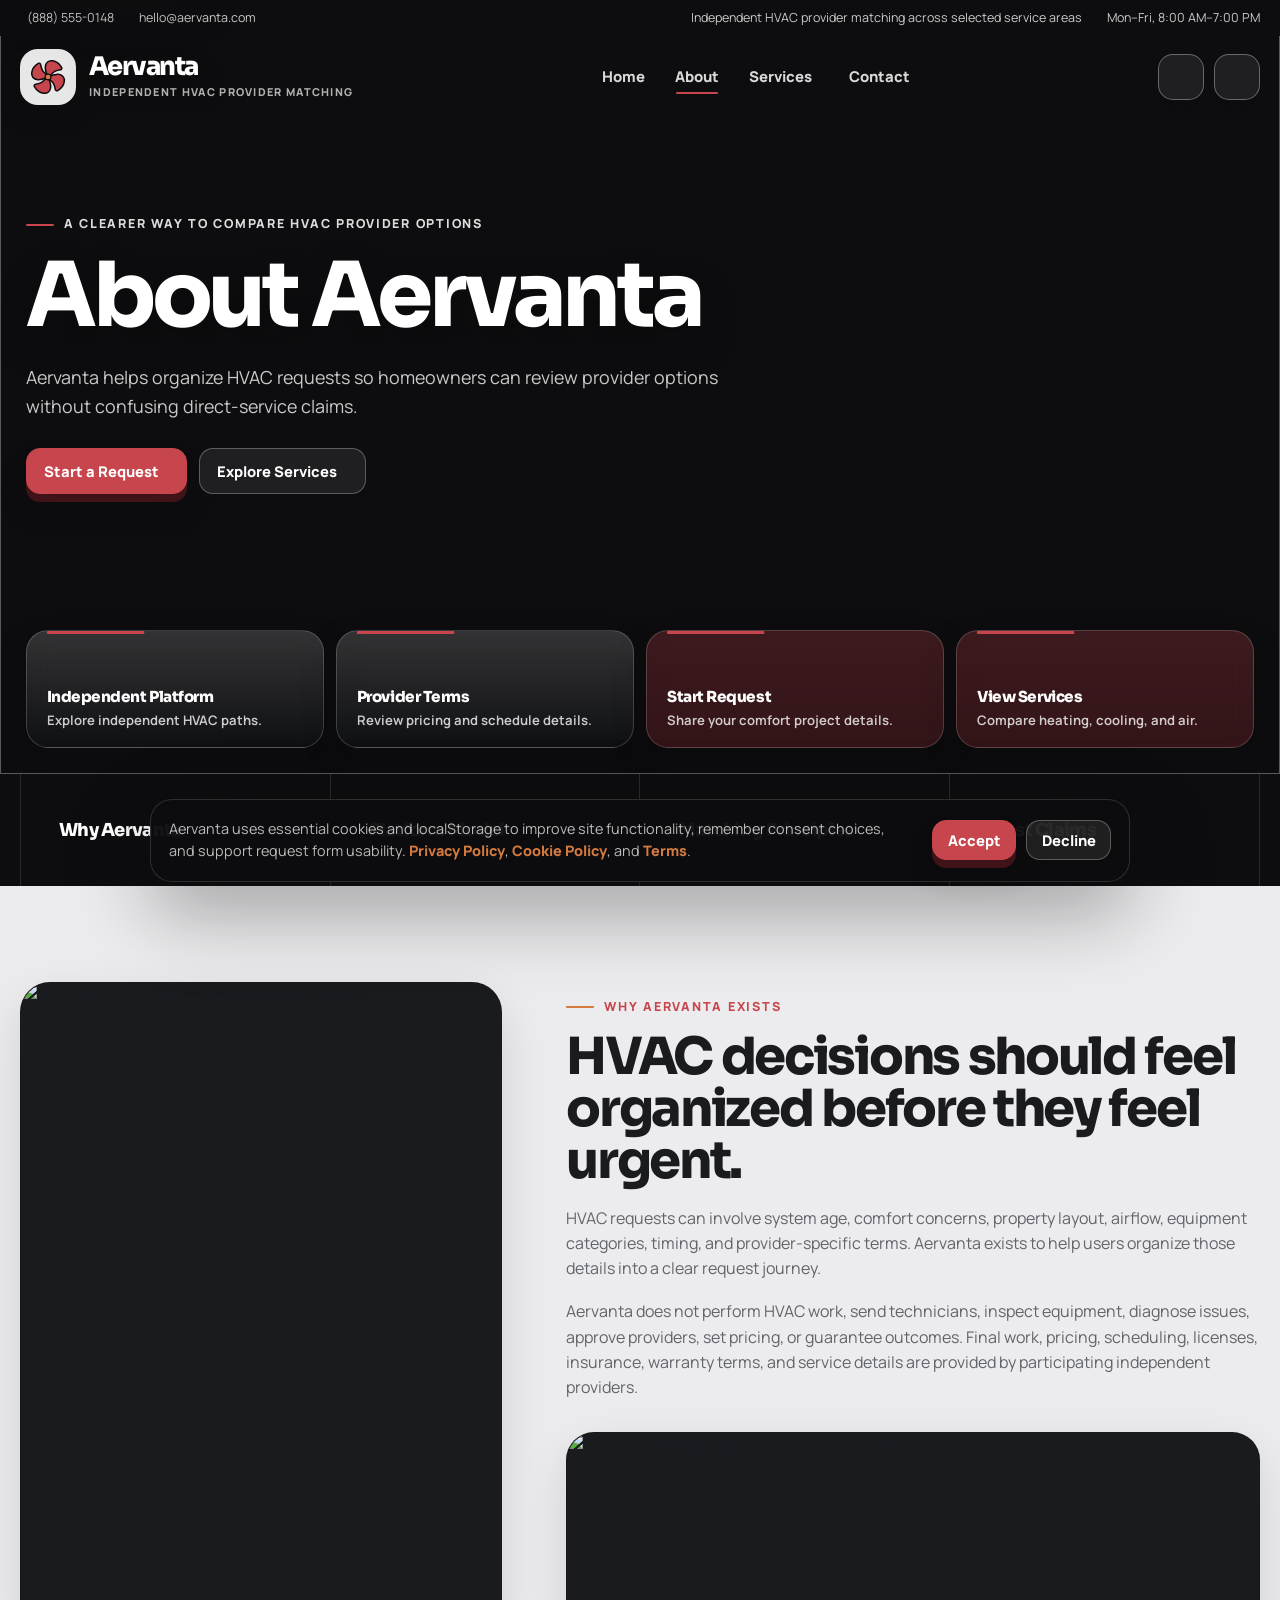
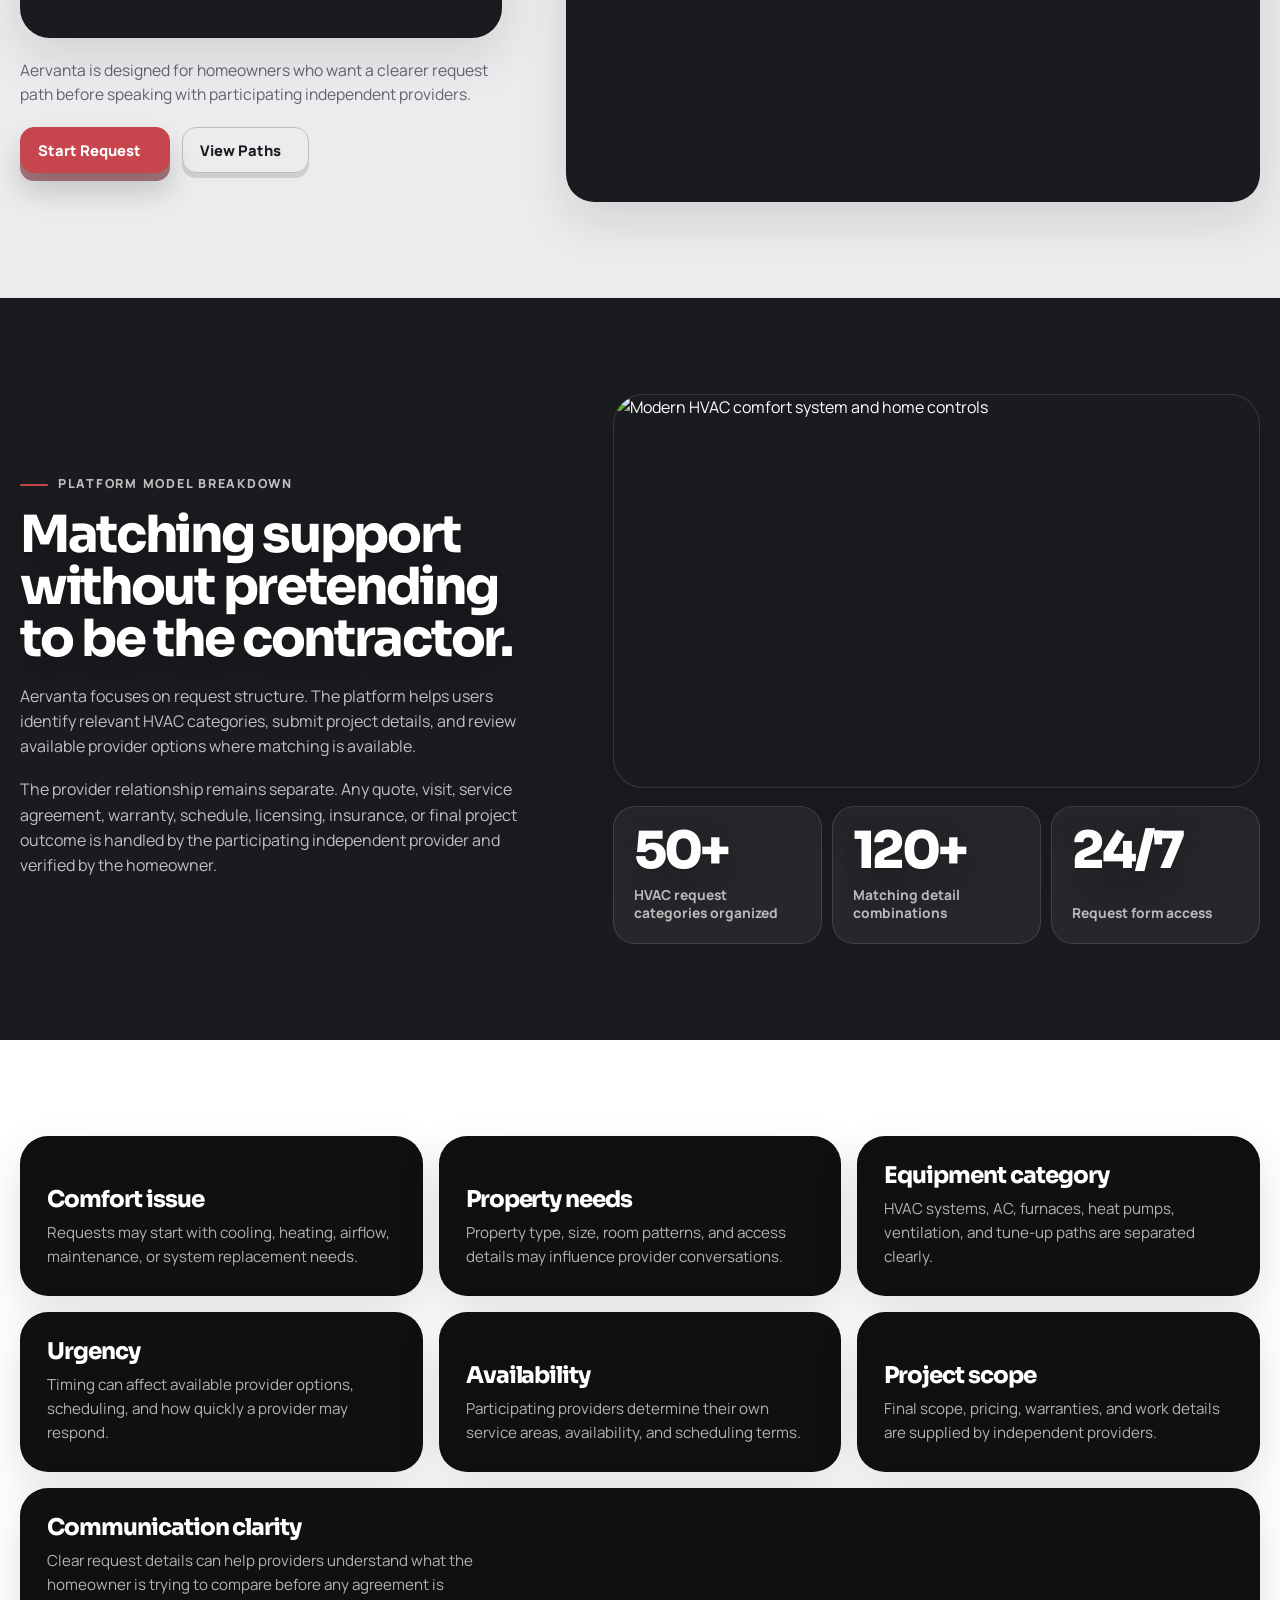
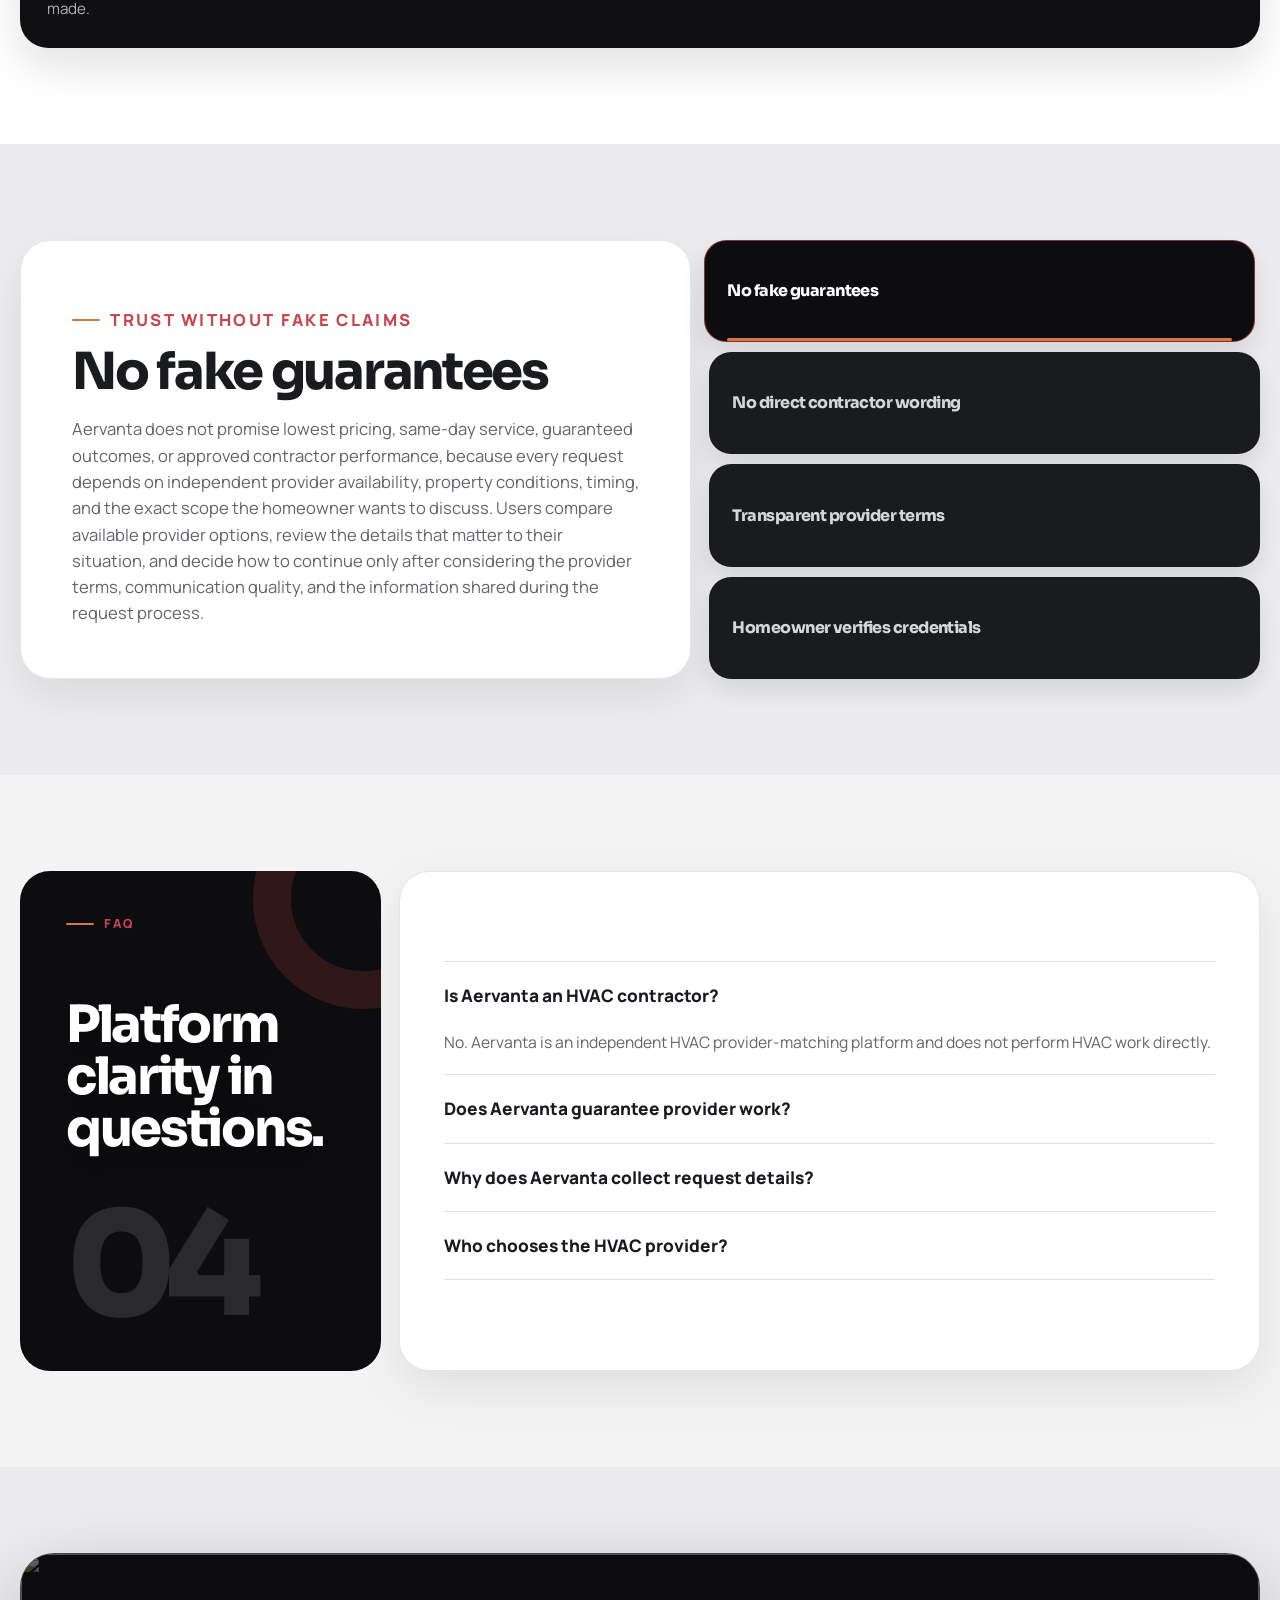
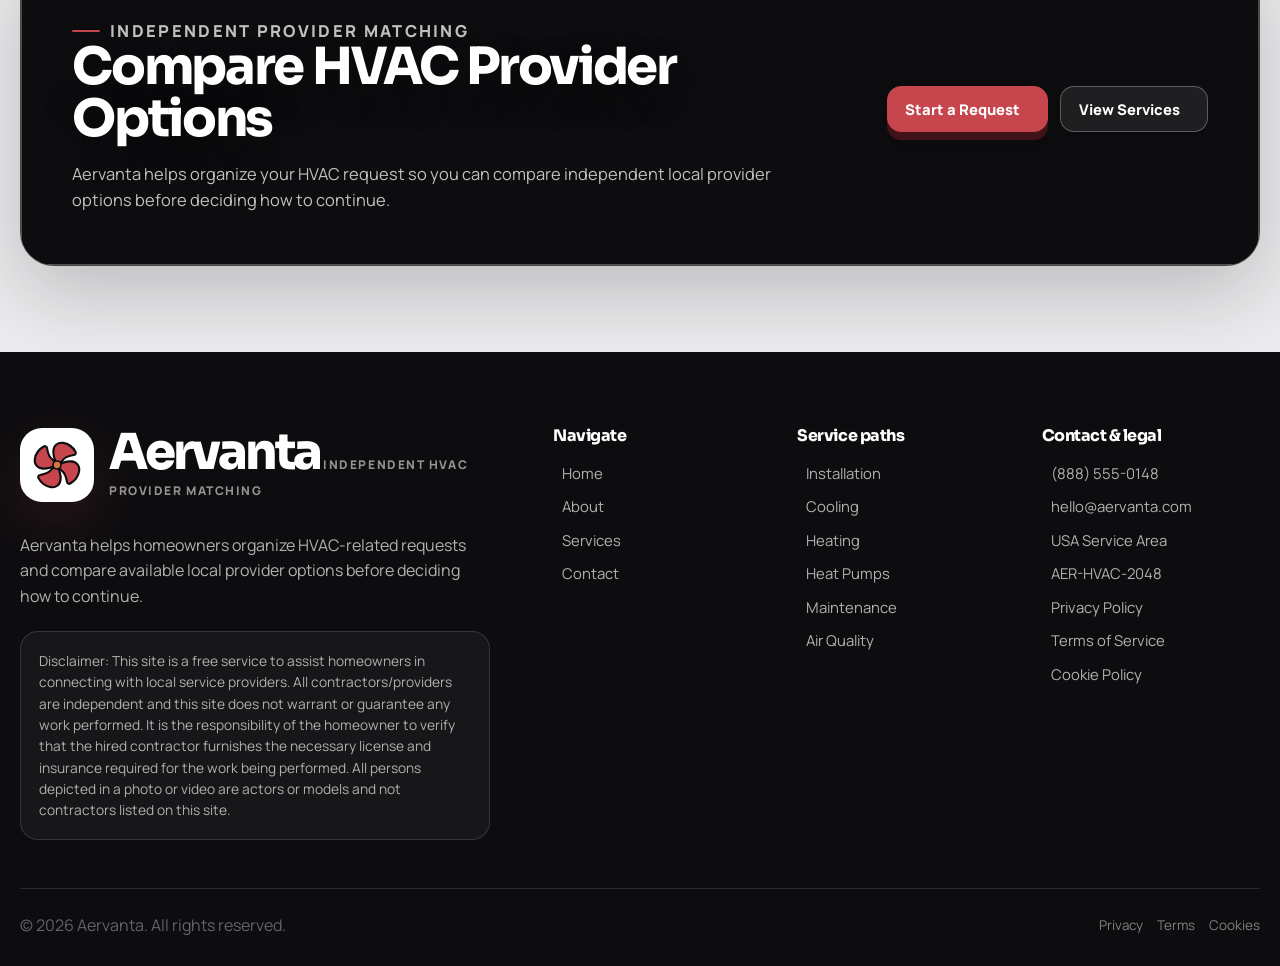
==== commit a9e36f65: "+" ====
--- a/about.html
+++ b/about.html
@@ -294,8 +294,7 @@
                         </h2>
 
                         <p data-trust-text>
-                            Aervanta does not promise lowest pricing, same-day service, guaranteed outcomes, or approved
-                            contractor performance. Users compare available provider options and decide how to continue.
+                            Aervanta does not promise lowest pricing, same-day service, guaranteed outcomes, or approved contractor performance, because every request depends on independent provider availability, property conditions, timing, and the exact scope the homeowner wants to discuss. Users compare available provider options, review the details that matter to their situation, and decide how to continue only after considering the provider terms, communication quality, and the information shared during the request process.
                         </p>
                     </div>
 
@@ -331,7 +330,7 @@
                     <div class="about-faq__rail" data-aos="fade-right">
                         <p class="section-kicker">FAQ</p>
                         <h2 id="about-faq-title">
-                            Platform clarity in plain terms.
+                            Platform clarity in questions.
                         </h2>
                         <span aria-hidden="true">04</span>
                     </div>
@@ -419,4 +418,4 @@
     <script src="assets/js/about.js" defer></script>
 </body>
 
-</html>+</html>
--- a/assets/css/global.css
+++ b/assets/css/global.css
@@ -1039,11 +1039,12 @@
 ================================================== */
 
 .shared-hero {
+    --hero-inline-padding: clamp(16px, 2vw, 32px);
     position: relative;
     min-height: clamp(660px, 86vh, 860px);
     display: flex;
     align-items: flex-end;
-    padding: calc(var(--preheader-height) + var(--header-height) + 80px) 0 0;
+    padding: calc(var(--preheader-height) + var(--header-height) + 80px) var(--hero-inline-padding) 0;
     color: var(--color-white);
     background: var(--color-black);
     overflow: hidden;
@@ -1068,16 +1069,21 @@
     background: rgba(13, 13, 15, 0.56);
 }
 
-.shared-hero__inner {
+.shared-hero__inner,
+.home-hero__inner {
     position: relative;
     z-index: 1;
     display: grid;
     width: 100%;
+    max-width: var(--container-wide);
+    margin-inline: auto;
     gap: 64px;
     padding-bottom: 0;
+    box-sizing: border-box;
 }
 
 .shared-hero__content {
+    width: 100%;
     max-width: 920px;
     padding-bottom: 34px;
 }
@@ -1105,28 +1111,39 @@
 .hero-card-row {
     display: grid;
     grid-template-columns: repeat(4, minmax(0, 1fr));
-    gap: 1px;
+    gap: 12px;
     width: 100%;
-    border: 1px solid rgba(255, 255, 255, 0.18);
-    border-bottom: 0;
-    border-radius: 24px 24px 0 0;
-    overflow: hidden;
-    background: rgba(255, 255, 255, 0.12);
-    backdrop-filter: blur(10px);
+    max-width: 100%;
+    margin-top: clamp(24px, 3vw, 42px);
+    margin-bottom: clamp(14px, 2vw, 26px);
+    box-sizing: border-box;
+    align-items: stretch;
+    border: 0;
+    border-radius: 0;
+    overflow: visible;
+    background: transparent;
+    backdrop-filter: none;
 }
 
 .hero-card {
     position: relative;
-    min-height: 132px;
+    min-width: 0;
+    min-height: 118px;
     display: flex;
     flex-direction: column;
     justify-content: space-between;
-    gap: 16px;
-    padding: 20px;
-    background: rgba(13, 13, 15, 0.42);
+    gap: 14px;
+    height: 100%;
+    padding: 18px 20px;
+    border: 1px solid rgba(255, 255, 255, 0.18);
+    border-radius: 22px;
+    background: linear-gradient(180deg, rgba(255, 255, 255, 0.16) 0%, rgba(18, 20, 24, 0.52) 100%);
+    backdrop-filter: blur(14px);
+    box-shadow: 0 14px 34px rgba(13, 13, 15, 0.18);
     color: var(--color-white);
     overflow: hidden;
-    transition: background var(--transition), transform var(--transition);
+    text-decoration: none;
+    transition: background var(--transition), border-color var(--transition), transform var(--transition), box-shadow var(--transition);
 }
 
 .hero-card::before {
@@ -1138,7 +1155,7 @@
     height: 3px;
     border-radius: 99px;
     background: var(--color-red);
-    transform: scaleX(0);
+    transform: scaleX(0.38);
     transform-origin: left;
     transition: transform var(--transition);
 }
@@ -1149,7 +1166,10 @@
 }
 
 .hero-card:hover {
-    background: rgba(13, 13, 15, 0.6);
+    background: linear-gradient(180deg, rgba(255, 255, 255, 0.2) 0%, rgba(18, 20, 24, 0.62) 100%);
+    border-color: rgba(255, 255, 255, 0.24);
+    box-shadow: 0 18px 38px rgba(13, 13, 15, 0.24);
+    transform: translateY(-2px);
 }
 
 .hero-card__icon {
@@ -1163,25 +1183,36 @@
     color: var(--color-orange);
 }
 
-.hero-card h3 {
-    color: var(--color-white);
-    font-size: 1rem;
+.hero-card__content {
+    display: grid;
+    gap: 6px;
+}
+
+.hero-card h3,
+.hero-card__title {
+    margin: 0;
+    color: var(--color-white);
+    font-size: 0.95rem;
+    font-weight: 850;
     letter-spacing: -0.03em;
-}
-
-.hero-card p {
-    margin-top: 6px;
-    color: rgba(255, 255, 255, 0.68);
-    font-size: 0.88rem;
-    line-height: 1.42;
+    line-height: 1.15;
+}
+
+.hero-card p,
+.hero-card__text {
+    margin: 0;
+    color: rgba(255, 255, 255, 0.78);
+    font-size: 0.82rem;
+    font-weight: 650;
+    line-height: 1.35;
 }
 
 .hero-card--action {
-    background: rgba(199, 70, 77, 0.28);
+    background: linear-gradient(180deg, rgba(199, 70, 77, 0.26) 0%, rgba(86, 27, 32, 0.52) 100%);
 }
 
 .hero-card--action:hover {
-    background: rgba(199, 70, 77, 0.48);
+    background: linear-gradient(180deg, rgba(199, 70, 77, 0.34) 0%, rgba(86, 27, 32, 0.64) 100%);
 }
 
 /* ==================================================
@@ -1809,7 +1840,6 @@
 
     .hero-card-row {
         grid-template-columns: repeat(2, minmax(0, 1fr));
-        border-radius: 24px 24px 0 0;
     }
 
     .section-nav-strip__inner {
@@ -1886,6 +1916,8 @@
     .shared-hero {
         min-height: 720px;
         padding-top: calc(var(--preheader-height) + var(--header-height) + 56px);
+        padding-left: 14px;
+        padding-right: 14px;
     }
 
     .shared-hero__inner {
@@ -1901,8 +1933,8 @@
     }
 
     .hero-card {
-        min-height: 122px;
-        padding: 17px;
+        min-height: 104px;
+        padding: 17px 18px;
     }
 
     .section-nav-strip__inner {
@@ -2000,6 +2032,8 @@
 
     .shared-hero {
         min-height: 760px;
+        padding-left: 12px;
+        padding-right: 12px;
     }
 
     .shared-hero__actions .btn {
@@ -2008,10 +2042,14 @@
 
     .hero-card-row {
         grid-template-columns: 1fr;
+        margin-top: 22px;
+        margin-bottom: 18px;
     }
 
     .hero-card {
-        min-height: 106px;
+        min-height: 92px;
+        padding: 16px 18px;
+        border-radius: 18px;
     }
 
     .section-nav-strip__link {
@@ -2045,4 +2083,4 @@
     .dark-icon-strip__grid {
         grid-template-columns: repeat(2, minmax(0, 1fr));
     }
-}+}
--- a/assets/css/about.css
+++ b/assets/css/about.css
@@ -603,4 +603,15 @@
     .about-faq__accordion {
         padding: 24px;
     }
-}+}
+
+/* Reduce only the card height in About principles section */
+.about-principles .about-principle-card {
+    min-height: 160px;
+    aspect-ratio: auto;
+}
+
+.about-principles .about-principle-card--wide {
+    min-height: 160px;
+}
+
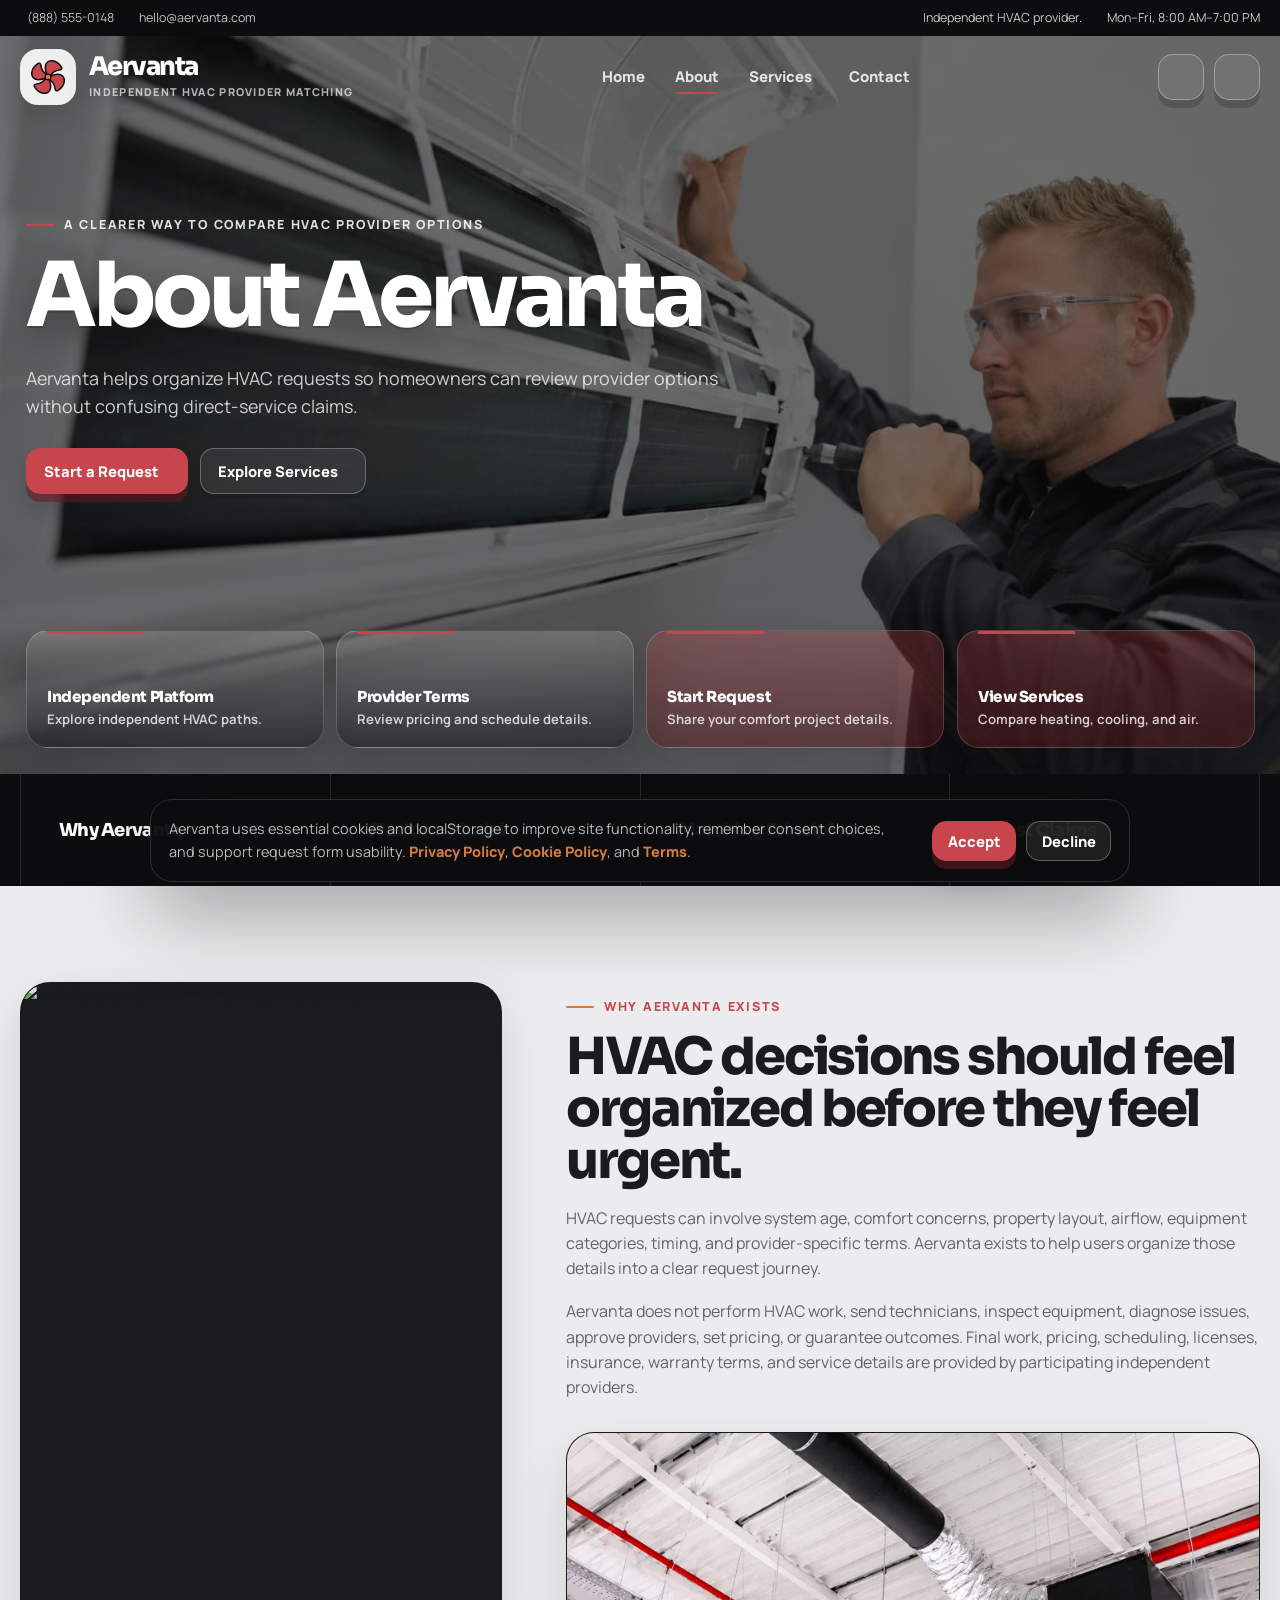
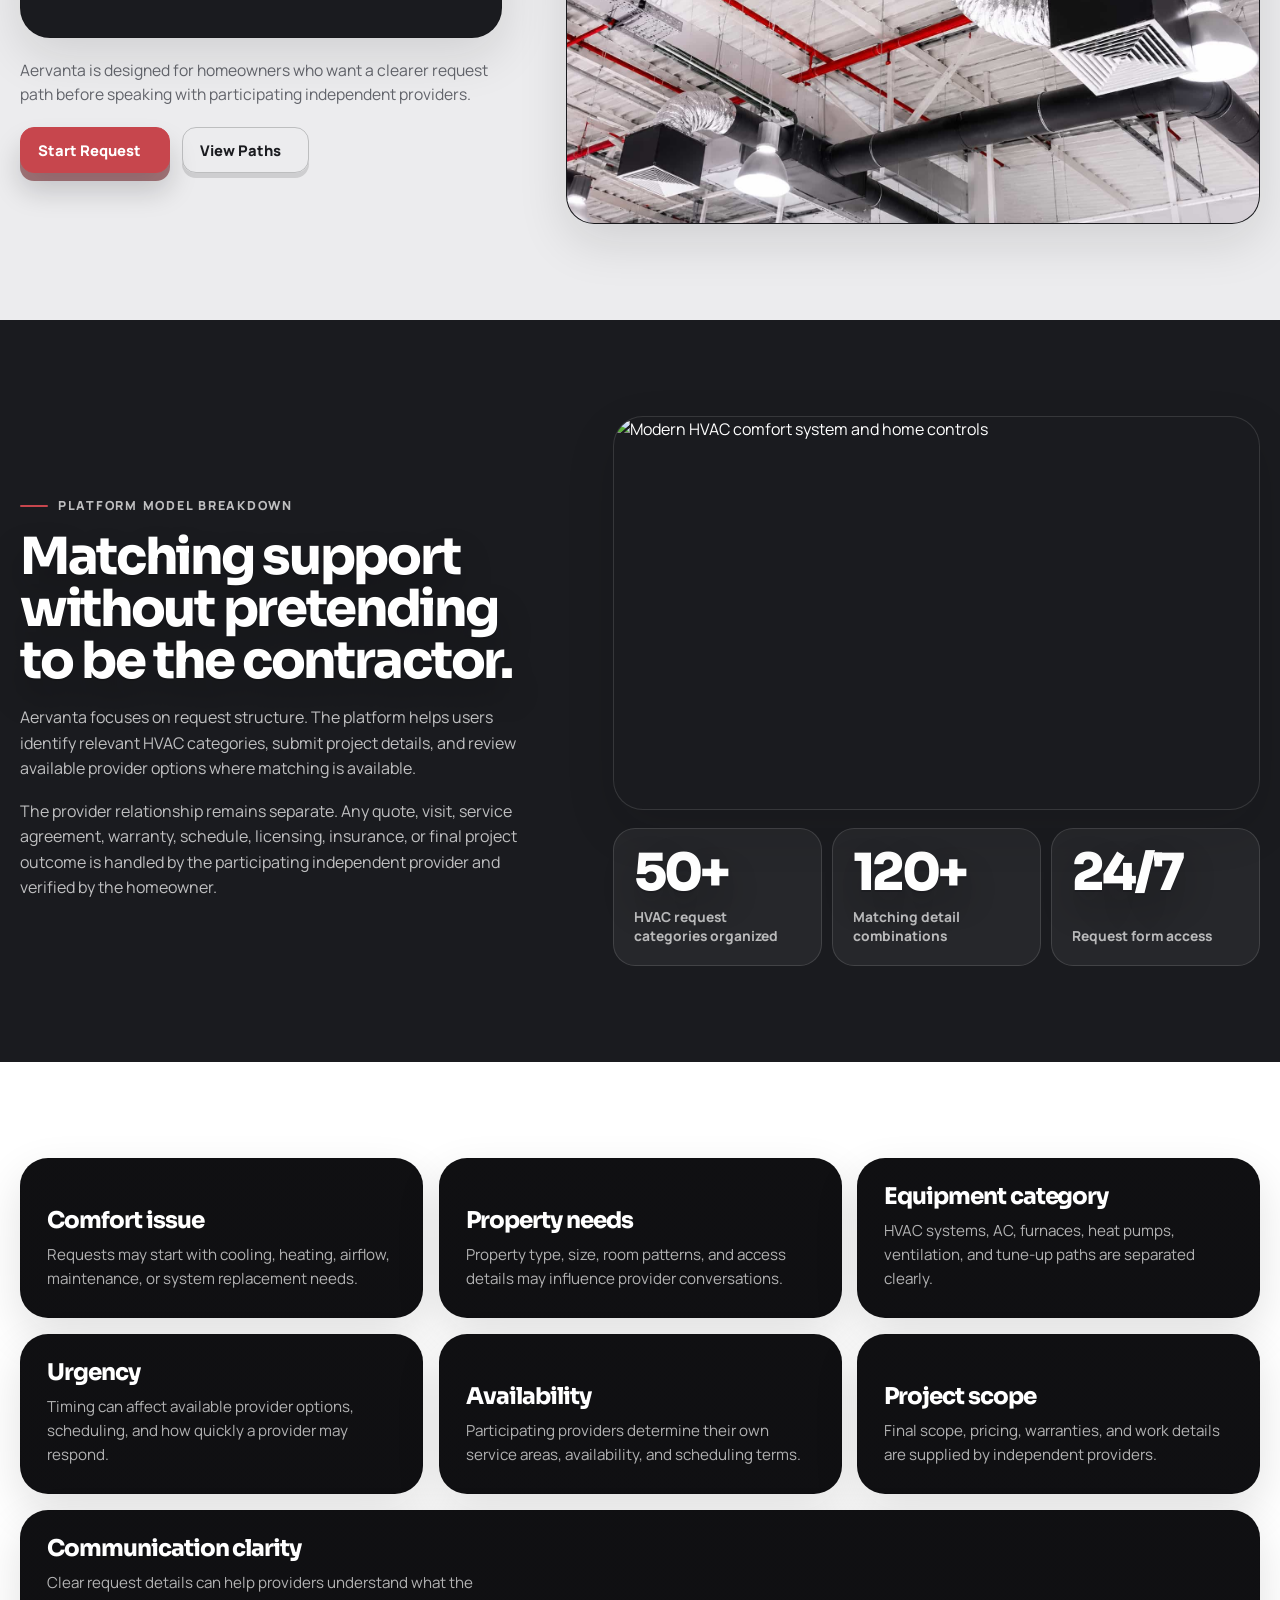
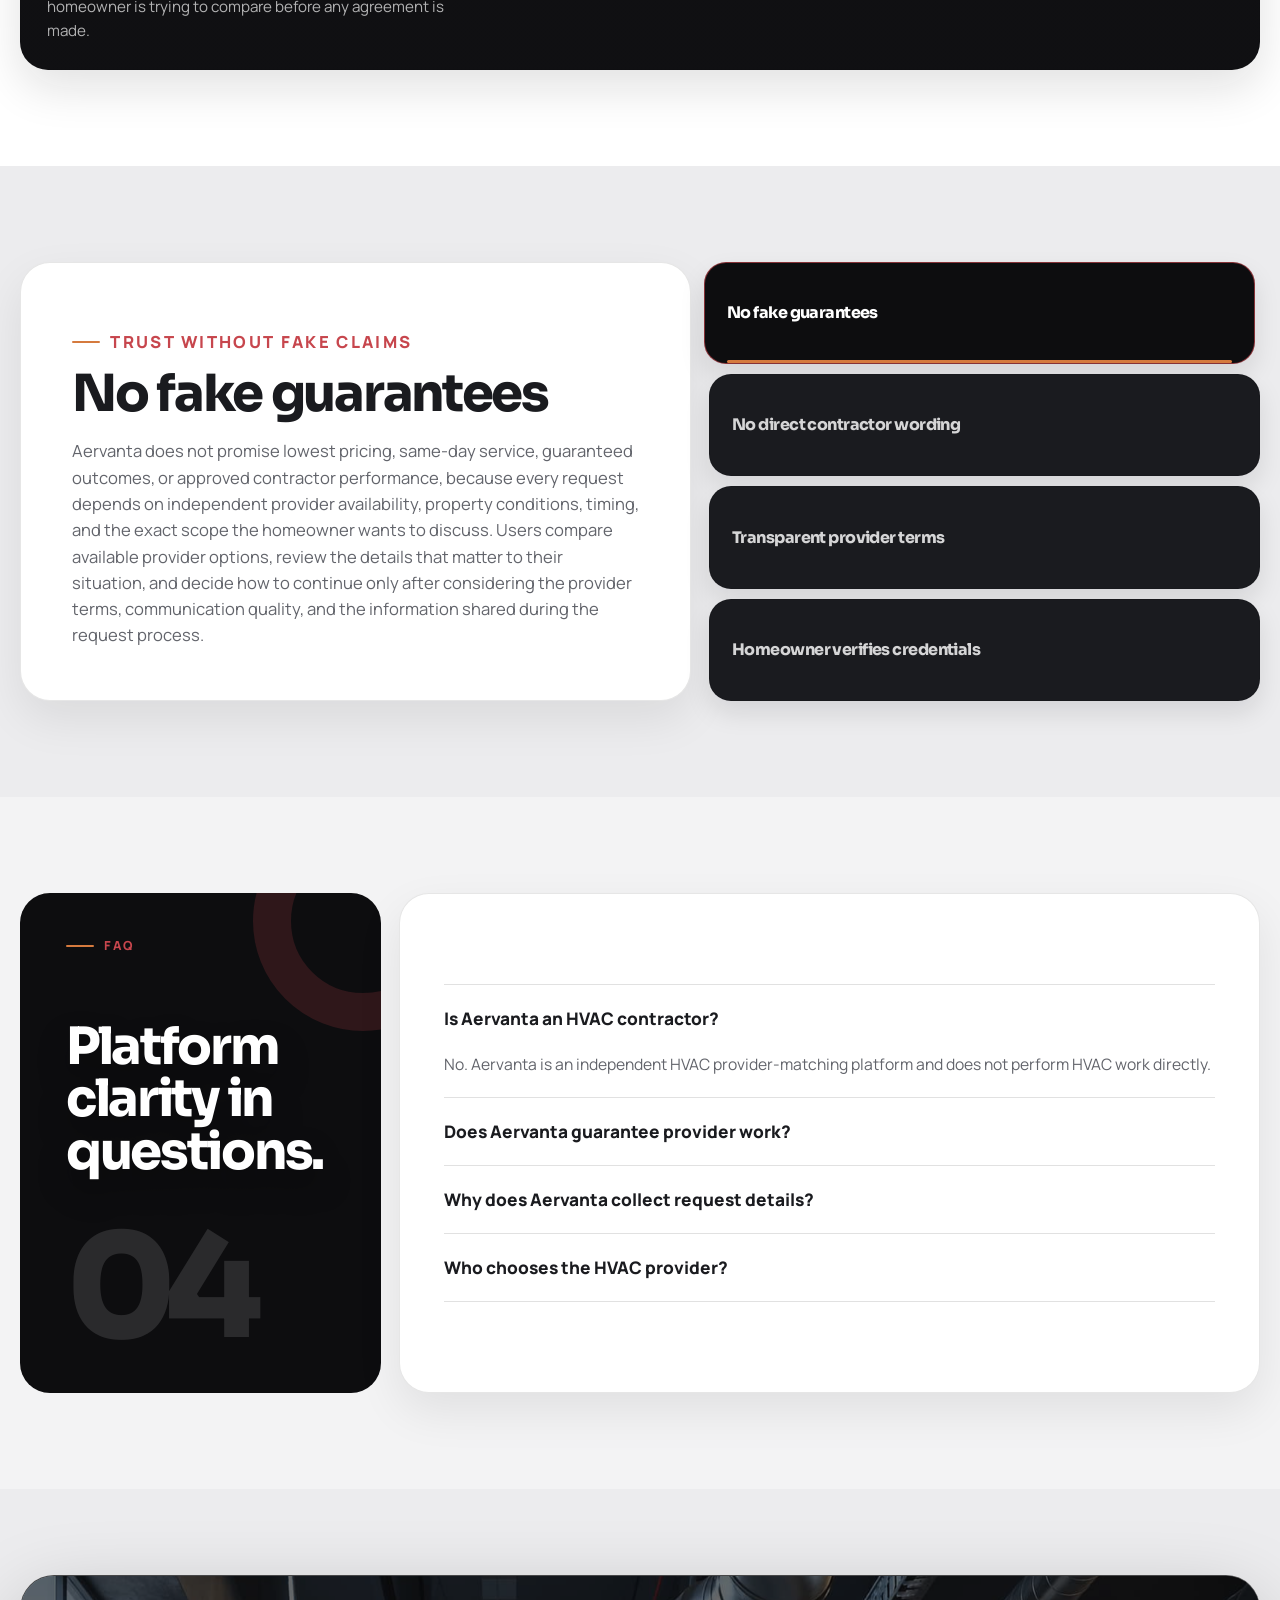
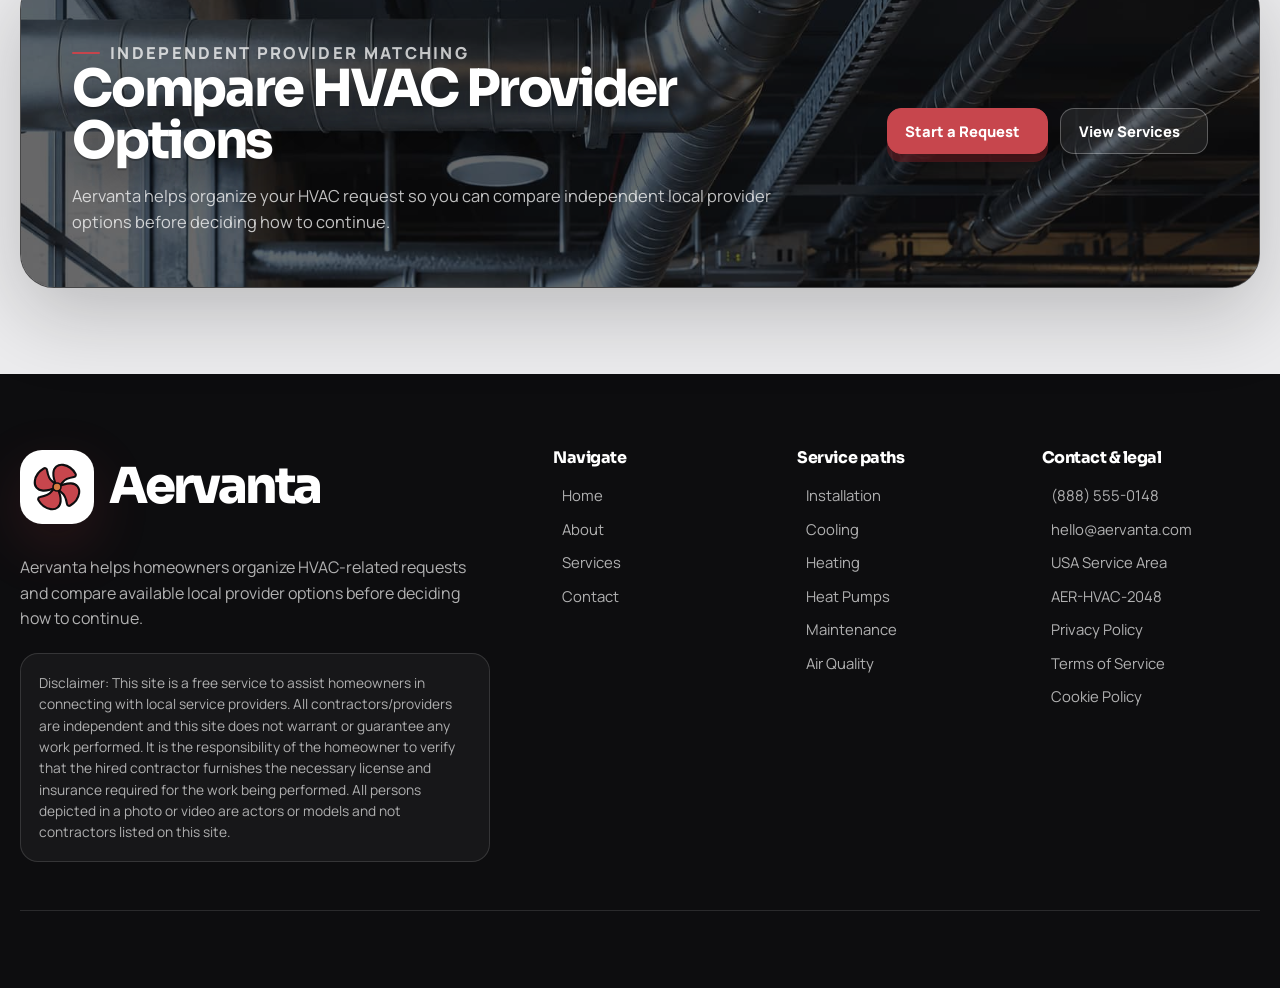
==== commit c0f6065d: "+" ====
--- a/about.html
+++ b/about.html
@@ -17,8 +17,6 @@
     <link
         href="https://fonts.googleapis.com/css2?family=Manrope:wght@400;500;600;700;800&family=Sora:wght@500;600;700;800&display=swap"
         rel="stylesheet">
-
-    <link rel="stylesheet" href="https://unpkg.com/aos@2.3.4/dist/aos.css">
     <link rel="stylesheet" href="assets/css/global.css">
     <link rel="stylesheet" href="assets/css/about.css">
 
@@ -412,7 +410,6 @@
     </main>
 
     <script src="https://unpkg.com/lucide@latest/dist/umd/lucide.min.js" defer></script>
-    <script src="https://unpkg.com/aos@2.3.4/dist/aos.js" defer></script>
     <script src="assets/js/config.js" defer></script>
     <script src="assets/js/global.js" defer></script>
     <script src="assets/js/about.js" defer></script>
--- a/assets/css/global.css
+++ b/assets/css/global.css
@@ -767,7 +767,7 @@
     position: absolute;
     top: calc(100% + 14px);
     left: 50%;
-    width: 330px;
+    width: min(420px, calc(100vw - 32px));
     padding: 12px;
     border: 1px solid rgba(13, 13, 15, 0.1);
     border-radius: 22px;
@@ -804,14 +804,24 @@
 .services-dropdown__link {
     display: flex;
     align-items: center;
-    justify-content: space-between;
-    gap: 14px;
+    justify-content: flex-start;
+    gap: 10px;
     padding: 12px 13px;
     border-radius: 14px;
     color: var(--color-charcoal);
     font-size: 0.9rem;
     font-weight: 820;
+    white-space: nowrap;
     transition: background var(--transition), color var(--transition), transform var(--transition);
+}
+
+.services-dropdown__link span {
+    min-width: 0;
+    flex: 1 1 auto;
+    overflow: hidden;
+    text-overflow: ellipsis;
+    white-space: nowrap;
+    text-align: left;
 }
 
 .services-dropdown__link svg {
@@ -819,6 +829,10 @@
     height: 18px;
     color: var(--color-red);
     flex: 0 0 auto;
+}
+
+.services-dropdown__link svg:last-child {
+    margin-left: auto;
 }
 
 .services-dropdown__link:hover {
@@ -1788,14 +1802,59 @@
 }
 
 /* ==================================================
-   AOS / MOTION
+   REVEAL / MOTION
 ================================================== */
 
-[data-aos] {
-    pointer-events: auto;
+.reveal {
+    --reveal-transform: translateY(18px);
+}
+
+.reveal-enabled [data-aos],
+.reveal-enabled .reveal {
+    opacity: 0;
+    transform: var(--reveal-transform);
+    transition:
+        opacity 700ms cubic-bezier(0.22, 1, 0.36, 1),
+        transform 700ms cubic-bezier(0.22, 1, 0.36, 1);
+    transition-delay: var(--reveal-delay, 0ms);
+    will-change: opacity, transform;
+}
+
+.reveal-enabled [data-aos].is-visible,
+.reveal-enabled .reveal.is-visible {
+    opacity: 1;
+    transform: translate3d(0, 0, 0);
+}
+
+.reveal-up {
+    --reveal-transform: translateY(18px);
+}
+
+.reveal-left {
+    --reveal-transform: translateX(-18px);
+}
+
+.reveal-right {
+    --reveal-transform: translateX(18px);
+}
+
+.reveal-fade {
+    --reveal-transform: none;
+}
+
+.reveal-stagger > * {
+    --reveal-delay: 0ms;
 }
 
 @media (prefers-reduced-motion: reduce) {
+
+    .reveal-enabled [data-aos],
+    .reveal-enabled .reveal {
+        opacity: 1 !important;
+        transform: none !important;
+        transition: none !important;
+        will-change: auto !important;
+    }
 
     *,
     *::before,
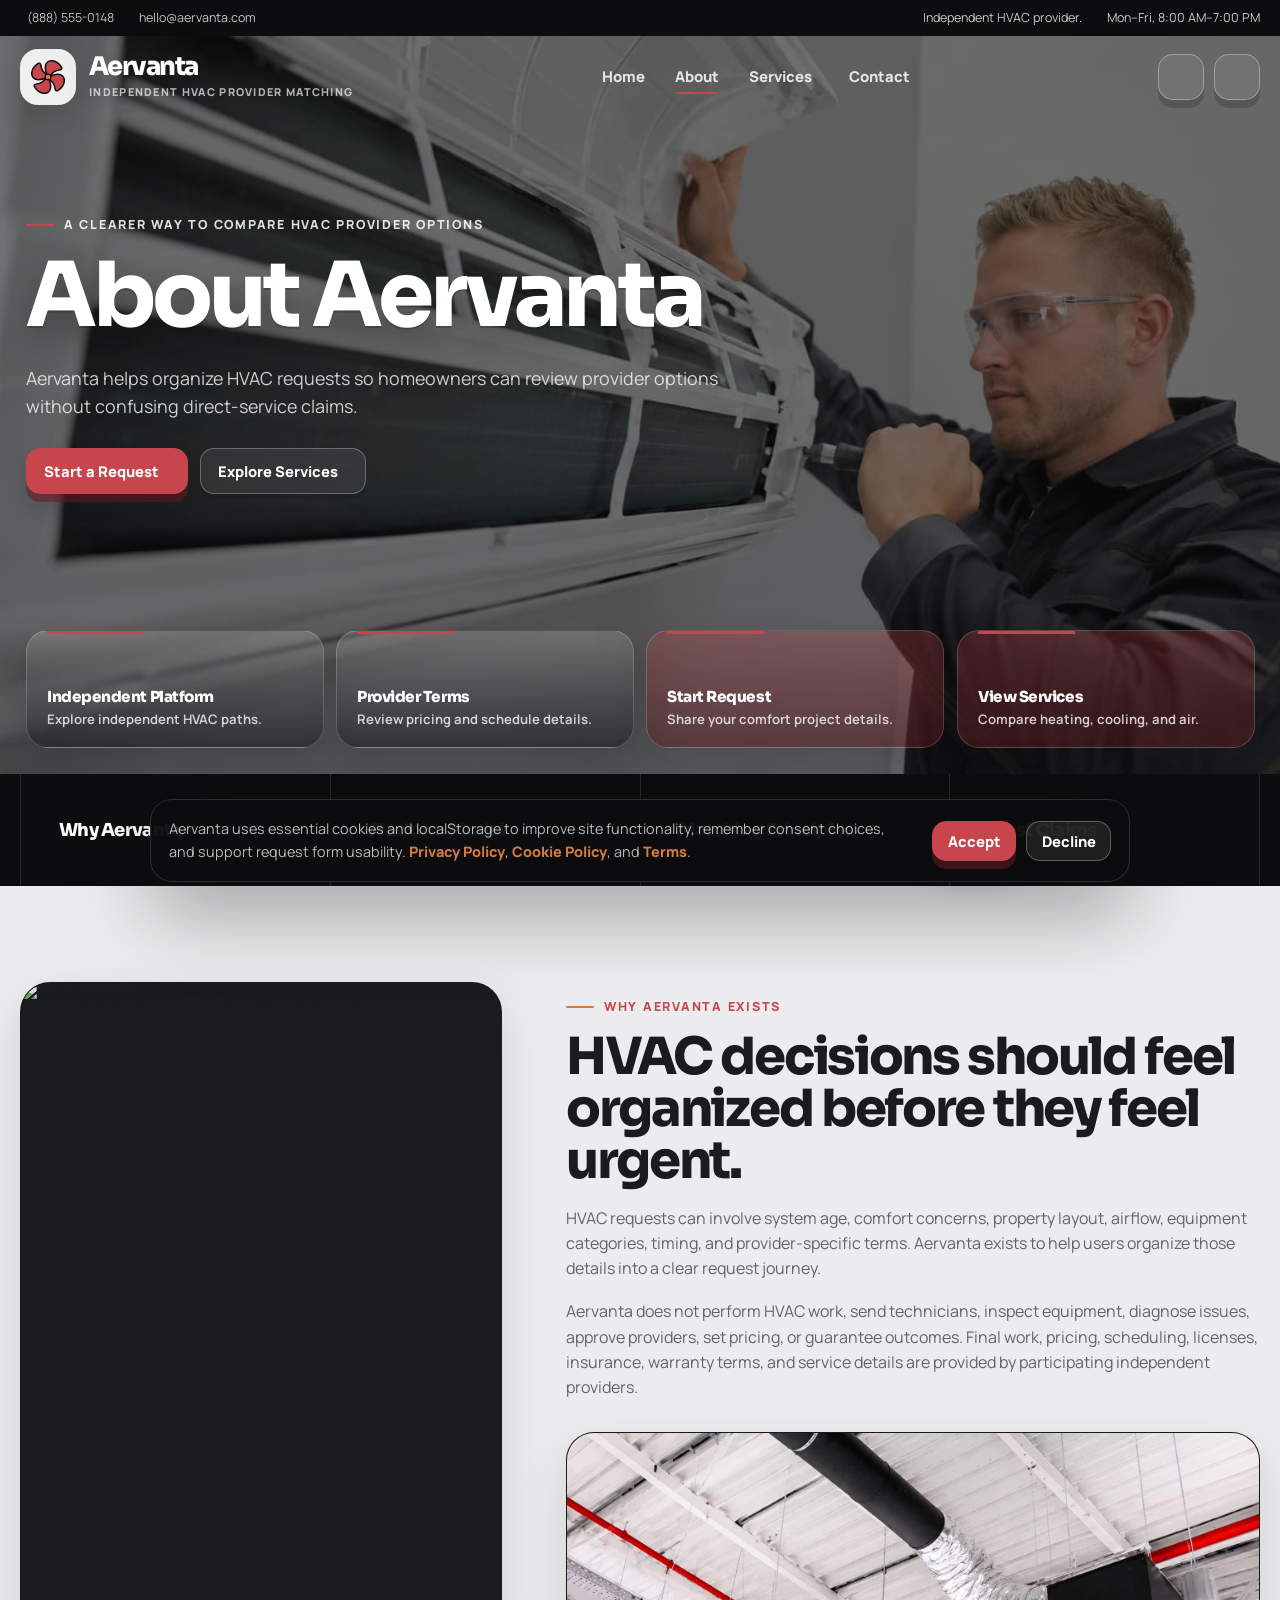
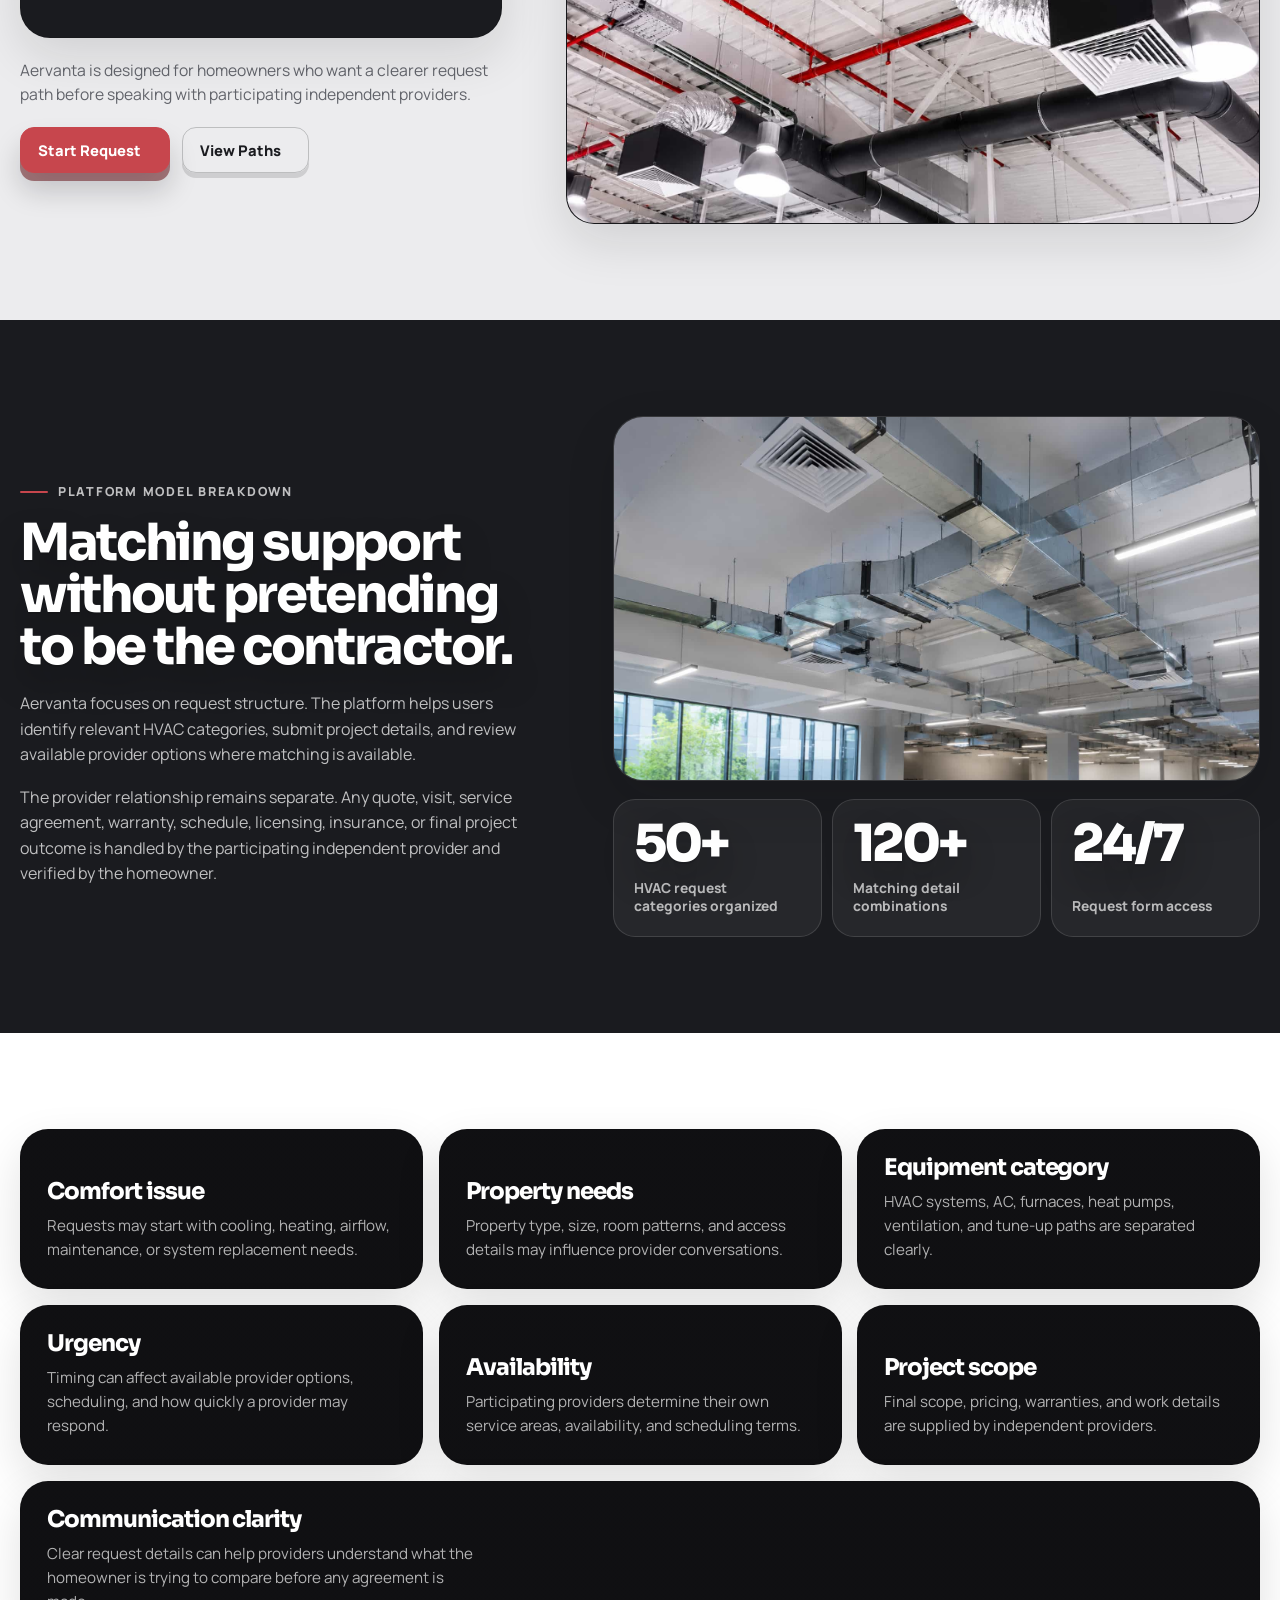
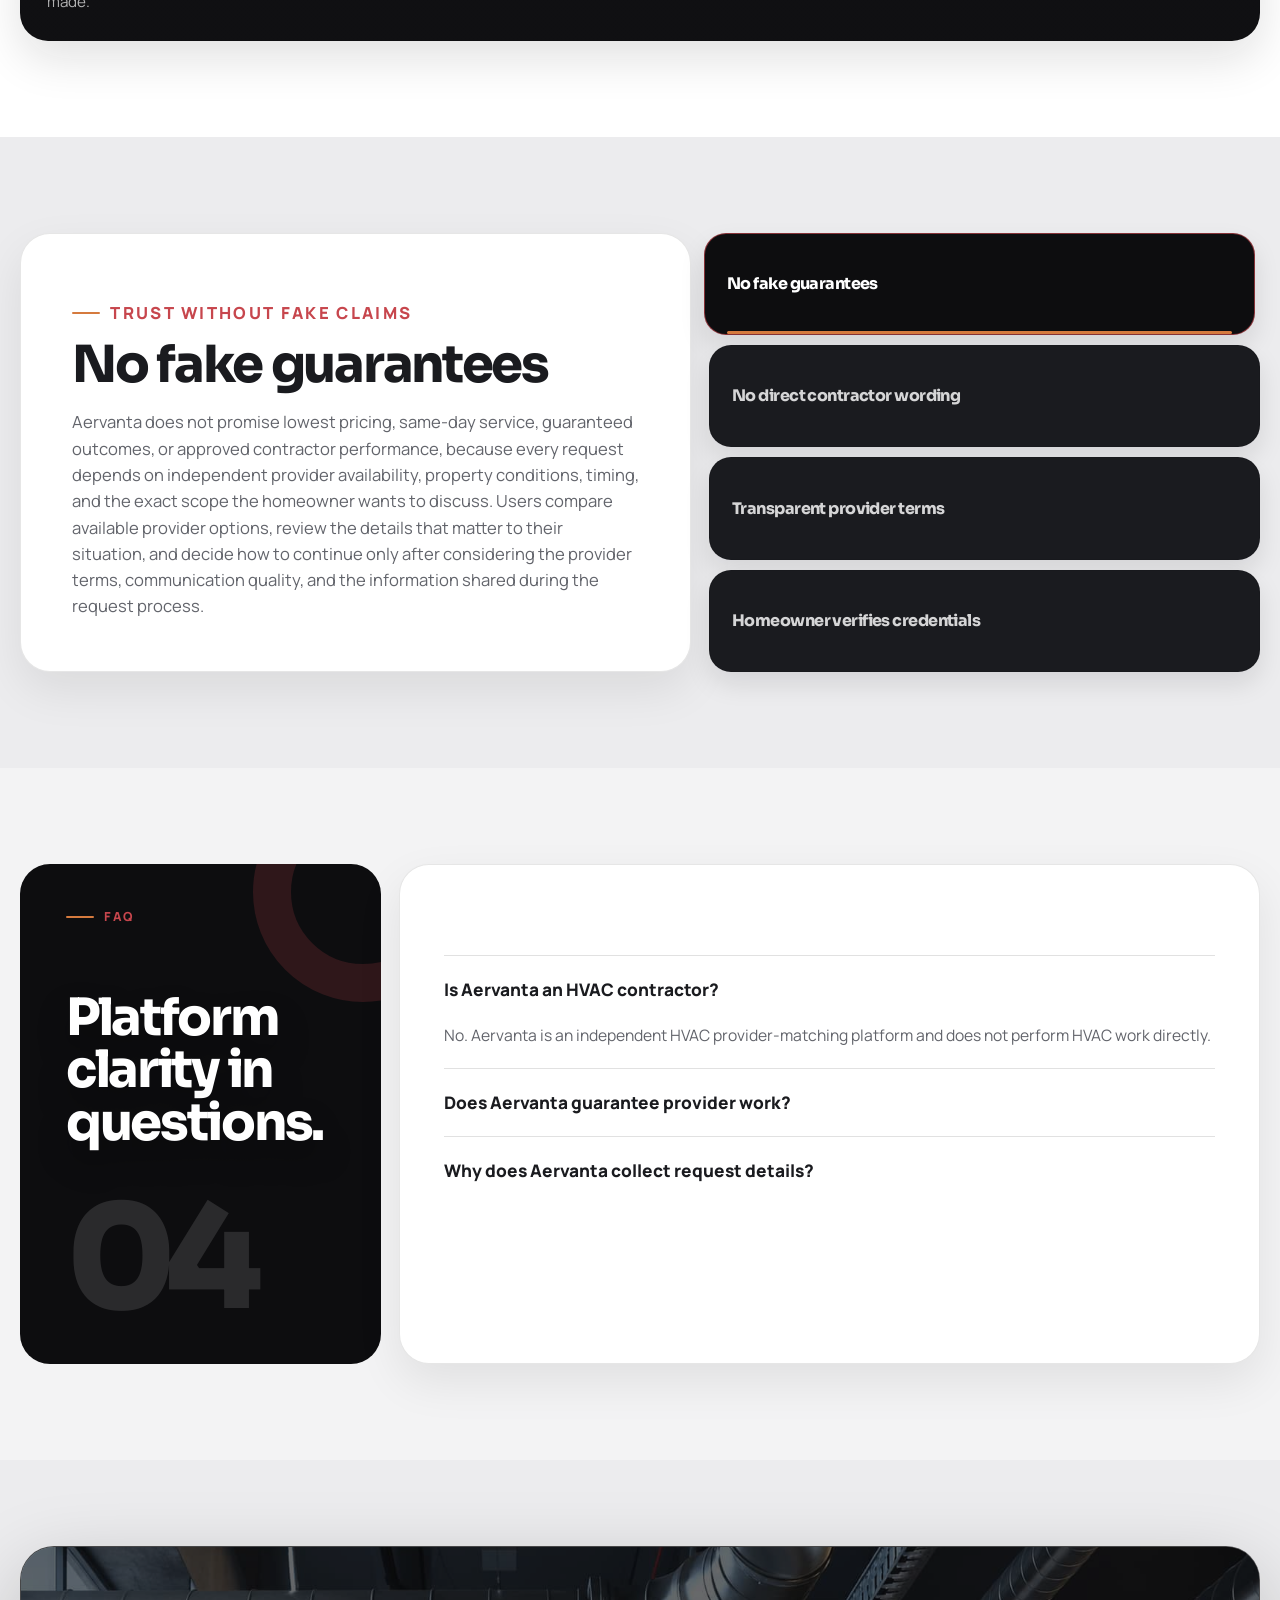
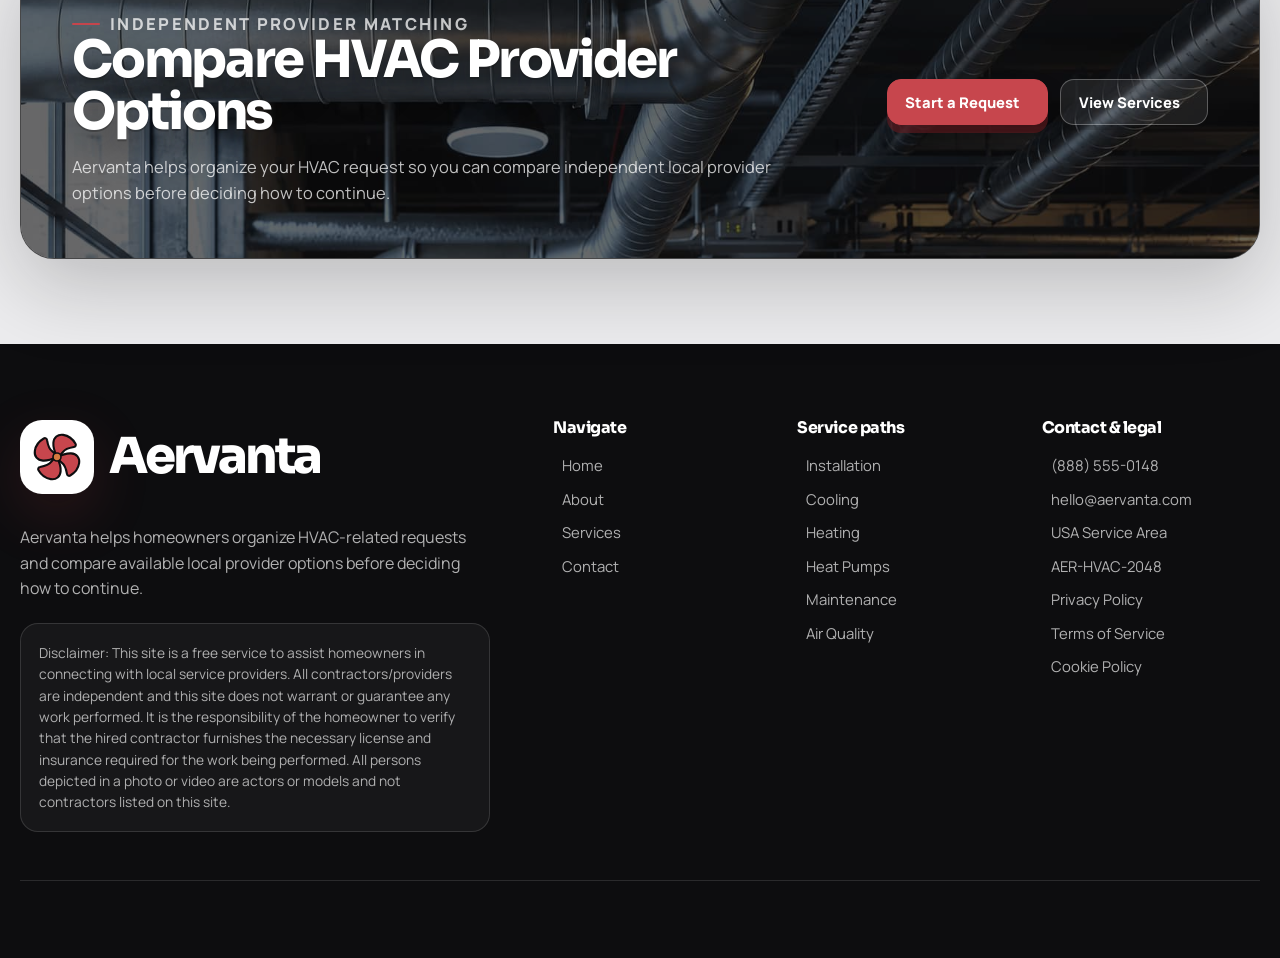
==== commit 2704ba84: "+" ====
--- a/about.html
+++ b/about.html
@@ -66,7 +66,7 @@
     <a class="skip-link" href="#main-content">Skip to main content</a>
 
     <main class="site-main" id="main-content">
-        <!-- Shared Hero -->
+        
         <section class="shared-hero about-hero" aria-labelledby="about-hero-title">
             <div class="shared-hero__bg" aria-hidden="true">
                 <img src="assets/images/hero-about.jpg" alt="" width="1920" height="1080">
@@ -104,7 +104,7 @@
             </div>
         </section>
 
-        <!-- Shared Black Section Navigation Strip -->
+        
         <nav class="section-nav-strip" aria-label="About page section navigation" data-section-nav='[
             {"label":"Why Aervanta","href":"#why-aervanta","icon":"compass"},
             {"label":"Platform Model","href":"#platform-model","icon":"network"},
@@ -112,7 +112,7 @@
             {"label":"Trust Claims","href":"#trust-claims","icon":"shield-check"}
         ]'></nav>
 
-        <!-- Why Aervanta Exists -->
+        
         <section class="about-why section section--light" id="why-aervanta" aria-labelledby="why-aervanta-title">
             <div class="container-wide">
                 <div class="about-why__grid">
@@ -170,7 +170,7 @@
             </div>
         </section>
 
-        <!-- Platform Model Breakdown -->
+        
         <section class="about-model section section--dark" id="platform-model" aria-labelledby="platform-model-title">
             <div class="container-wide">
                 <div class="about-model__grid">
@@ -221,7 +221,7 @@
             </div>
         </section>
 
-        <!-- Home Comfort Matching Principles -->
+        
         <section class="about-principles section section--white" id="matching-principles"
             aria-label="Home comfort matching principles">
             <div class="container-wide">
@@ -280,7 +280,7 @@
             </div>
         </section>
 
-        <!-- Trust Without Fake Claims -->
+        
         <section class="about-trust section section--light" id="trust-claims" aria-labelledby="trust-title">
             <div class="container-wide">
                 <div class="about-trust__layout">
@@ -321,7 +321,7 @@
             </div>
         </section>
 
-        <!-- Unusual FAQ -->
+        
         <section class="about-faq section section--soft" id="about-faq" aria-labelledby="about-faq-title">
             <div class="container-wide">
                 <div class="about-faq__layout">
@@ -406,7 +406,7 @@
             </div>
         </section>
 
-        <!-- Shared final CTA is injected by global.js before footer -->
+        
     </main>
 
     <script src="https://unpkg.com/lucide@latest/dist/umd/lucide.min.js" defer></script>
--- a/assets/css/global.css
+++ b/assets/css/global.css
@@ -1,9 +1,4 @@
-/* ==================================================
-   AERVANTA GLOBAL CSS
-   Shared foundation: variables, reset, typography,
-   header, footer, shared hero, nav strip, CTA,
-   buttons, forms, cookie banner, accessibility.
-================================================== */
+
 
 :root {
     --color-black: #0D0D0F;
@@ -40,9 +35,7 @@
     --transition-slow: 520ms cubic-bezier(0.22, 1, 0.36, 1);
 }
 
-/* ==================================================
-   RESET / BASE
-================================================== */
+
 
 *,
 *::before,
@@ -133,9 +126,7 @@
     background: var(--color-red);
 }
 
-/* ==================================================
-   ACCESSIBILITY
-================================================== */
+
 
 .skip-link {
     position: fixed;
@@ -164,9 +155,7 @@
     display: none !important;
 }
 
-/* ==================================================
-   TYPOGRAPHY
-================================================== */
+
 
 h1,
 h2,
@@ -265,9 +254,7 @@
     padding-bottom: 8px;
 }
 
-/* ==================================================
-   LAYOUT HELPERS
-================================================== */
+
 
 .site-main {
     min-height: 60vh;
@@ -354,9 +341,7 @@
     display: none;
 }
 
-/* ==================================================
-   LINKS / UNDERLINE EFFECTS
-================================================== */
+
 
 .link-underline {
     position: relative;
@@ -386,9 +371,7 @@
     transform-origin: left;
 }
 
-/* ==================================================
-   BUTTONS
-================================================== */
+
 
 .btn {
     --btn-bg: transparent;
@@ -498,9 +481,7 @@
     gap: 12px;
 }
 
-/* ==================================================
-   IMAGE / SURFACE HELPERS
-================================================== */
+
 
 .photo-cover {
     width: 100%;
@@ -558,9 +539,7 @@
     box-shadow: 0 14px 34px rgba(13, 13, 15, 0.08);
 }
 
-/* ==================================================
-   PRE HEADER
-================================================== */
+
 
 .pre-header {
     position: fixed;
@@ -612,9 +591,7 @@
     color: var(--color-white);
 }
 
-/* ==================================================
-   HEADER
-================================================== */
+
 
 .site-header {
     position: fixed;
@@ -916,9 +893,7 @@
     border-color: rgba(13, 13, 15, 0.13);
 }
 
-/* ==================================================
-   MOBILE MENU
-================================================== */
+
 
 .mobile-menu {
     position: fixed;
@@ -1048,9 +1023,7 @@
     flex: 0 0 auto;
 }
 
-/* ==================================================
-   SHARED HERO
-================================================== */
+
 
 .shared-hero {
     --hero-inline-padding: clamp(16px, 2vw, 32px);
@@ -1229,9 +1202,7 @@
     background: linear-gradient(180deg, rgba(199, 70, 77, 0.34) 0%, rgba(86, 27, 32, 0.64) 100%);
 }
 
-/* ==================================================
-   SHARED BLACK SECTION NAV STRIP
-================================================== */
+
 
 .section-nav-strip {
     position: relative;
@@ -1307,9 +1278,7 @@
     line-height: 1.05;
 }
 
-/* ==================================================
-   SHARED FINAL CTA
-================================================== */
+
 
 .shared-final-cta {
     padding: 86px 0;
@@ -1388,9 +1357,7 @@
     gap: 12px;
 }
 
-/* ==================================================
-   FOOTER
-================================================== */
+
 
 .site-footer {
     background: var(--color-black);
@@ -1525,9 +1492,7 @@
     color: var(--color-white);
 }
 
-/* ==================================================
-   FORMS BASE
-================================================== */
+
 
 .form-field {
     display: grid;
@@ -1651,9 +1616,7 @@
     transform: rotate(-45deg) scale(1);
 }
 
-/* ==================================================
-   ACCORDION BASE
-================================================== */
+
 
 .accordion-item {
     border-top: 1px solid rgba(13, 13, 15, 0.12);
@@ -1706,9 +1669,7 @@
     padding: 0 0 20px;
 }
 
-/* ==================================================
-   COOKIE BANNER
-================================================== */
+
 
 .cookie-banner {
     position: fixed;
@@ -1758,9 +1719,7 @@
     padding: 0.66rem 0.9rem;
 }
 
-/* ==================================================
-   COMMON DARK ICON STRIP
-================================================== */
+
 
 .dark-icon-strip {
     background: var(--color-black);
@@ -1801,9 +1760,7 @@
     transform: translateY(-4px) rotate(-4deg);
 }
 
-/* ==================================================
-   REVEAL / MOTION
-================================================== */
+
 
 .reveal {
     --reveal-transform: translateY(18px);
@@ -1866,9 +1823,7 @@
     }
 }
 
-/* ==================================================
-   RESPONSIVE
-================================================== */
+
 
 @media (max-width: 1180px) {
     :root {
--- a/assets/css/about.css
+++ b/assets/css/about.css
@@ -1,21 +1,12 @@
-/* ==================================================
-   AERVANTA ABOUT CSS
-   About-only sections:
-   Why Aervanta Exists, Platform Model,
-   Matching Principles, Trust Switcher, Unusual FAQ.
-================================================== */
-
-/* ==================================================
-   ABOUT HERO
-================================================== */
+
+
+
 
 .about-hero .shared-hero__bg img {
     object-position: center;
 }
 
-/* ==================================================
-   WHY AERVANTA EXISTS
-================================================== */
+
 
 .about-why {
     overflow: hidden;
@@ -66,9 +57,7 @@
     border-radius: 28px;
 }
 
-/* ==================================================
-   PLATFORM MODEL BREAKDOWN
-================================================== */
+
 
 .about-model {
     overflow: hidden;
@@ -153,9 +142,7 @@
     line-height: 1.35;
 }
 
-/* ==================================================
-   HOME COMFORT MATCHING PRINCIPLES
-================================================== */
+
 
 .about-principles {
     overflow: hidden;
@@ -254,9 +241,7 @@
     min-height: 210px;
 }
 
-/* ==================================================
-   TRUST WITHOUT FAKE CLAIMS
-================================================== */
+
 
 .about-trust {
     overflow: hidden;
@@ -384,9 +369,7 @@
     transform: rotate(-5deg) scale(1.05);
 }
 
-/* ==================================================
-   UNUSUAL ABOUT FAQ
-================================================== */
+
 
 .about-faq {
     overflow: hidden;
@@ -469,9 +452,7 @@
     font-size: 0.98rem;
 }
 
-/* ==================================================
-   RESPONSIVE
-================================================== */
+
 
 @media (max-width: 1180px) {
 
@@ -605,7 +586,7 @@
     }
 }
 
-/* Reduce only the card height in About principles section */
+
 .about-principles .about-principle-card {
     min-height: 160px;
     aspect-ratio: auto;
